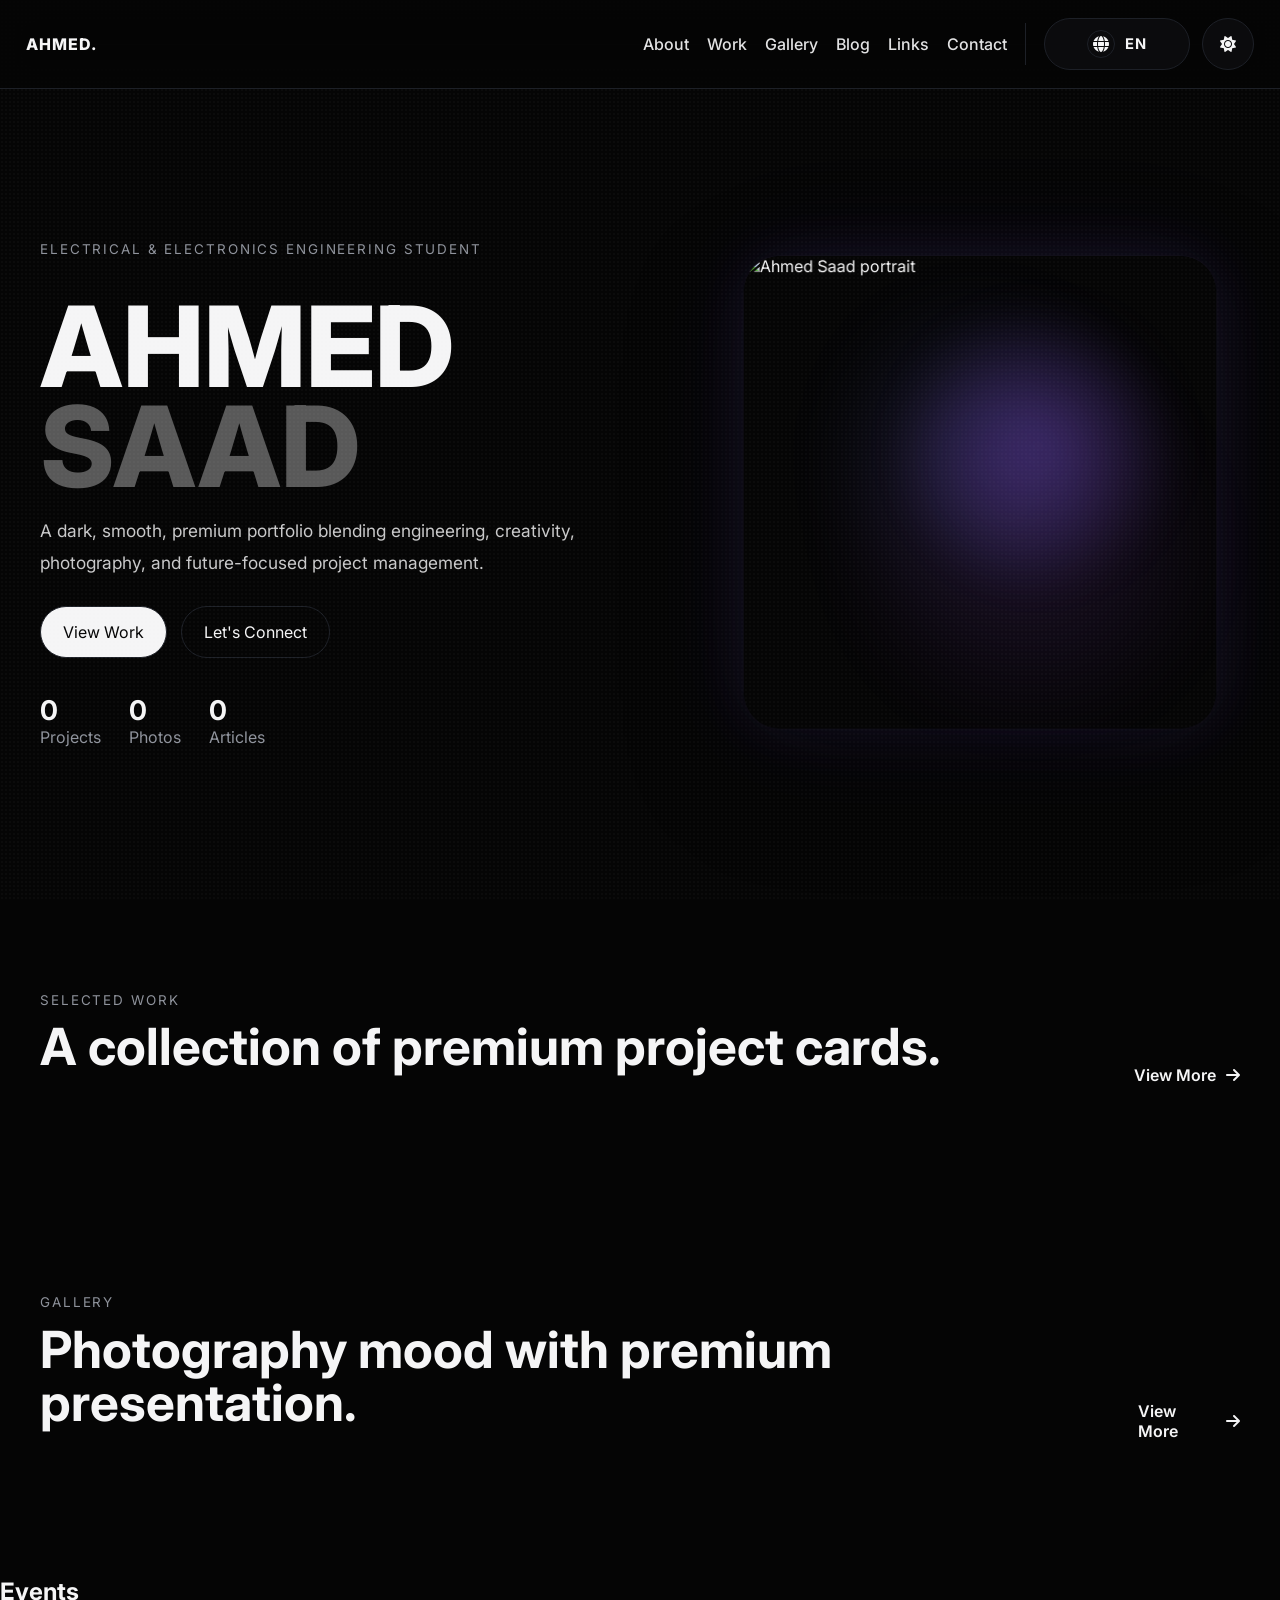
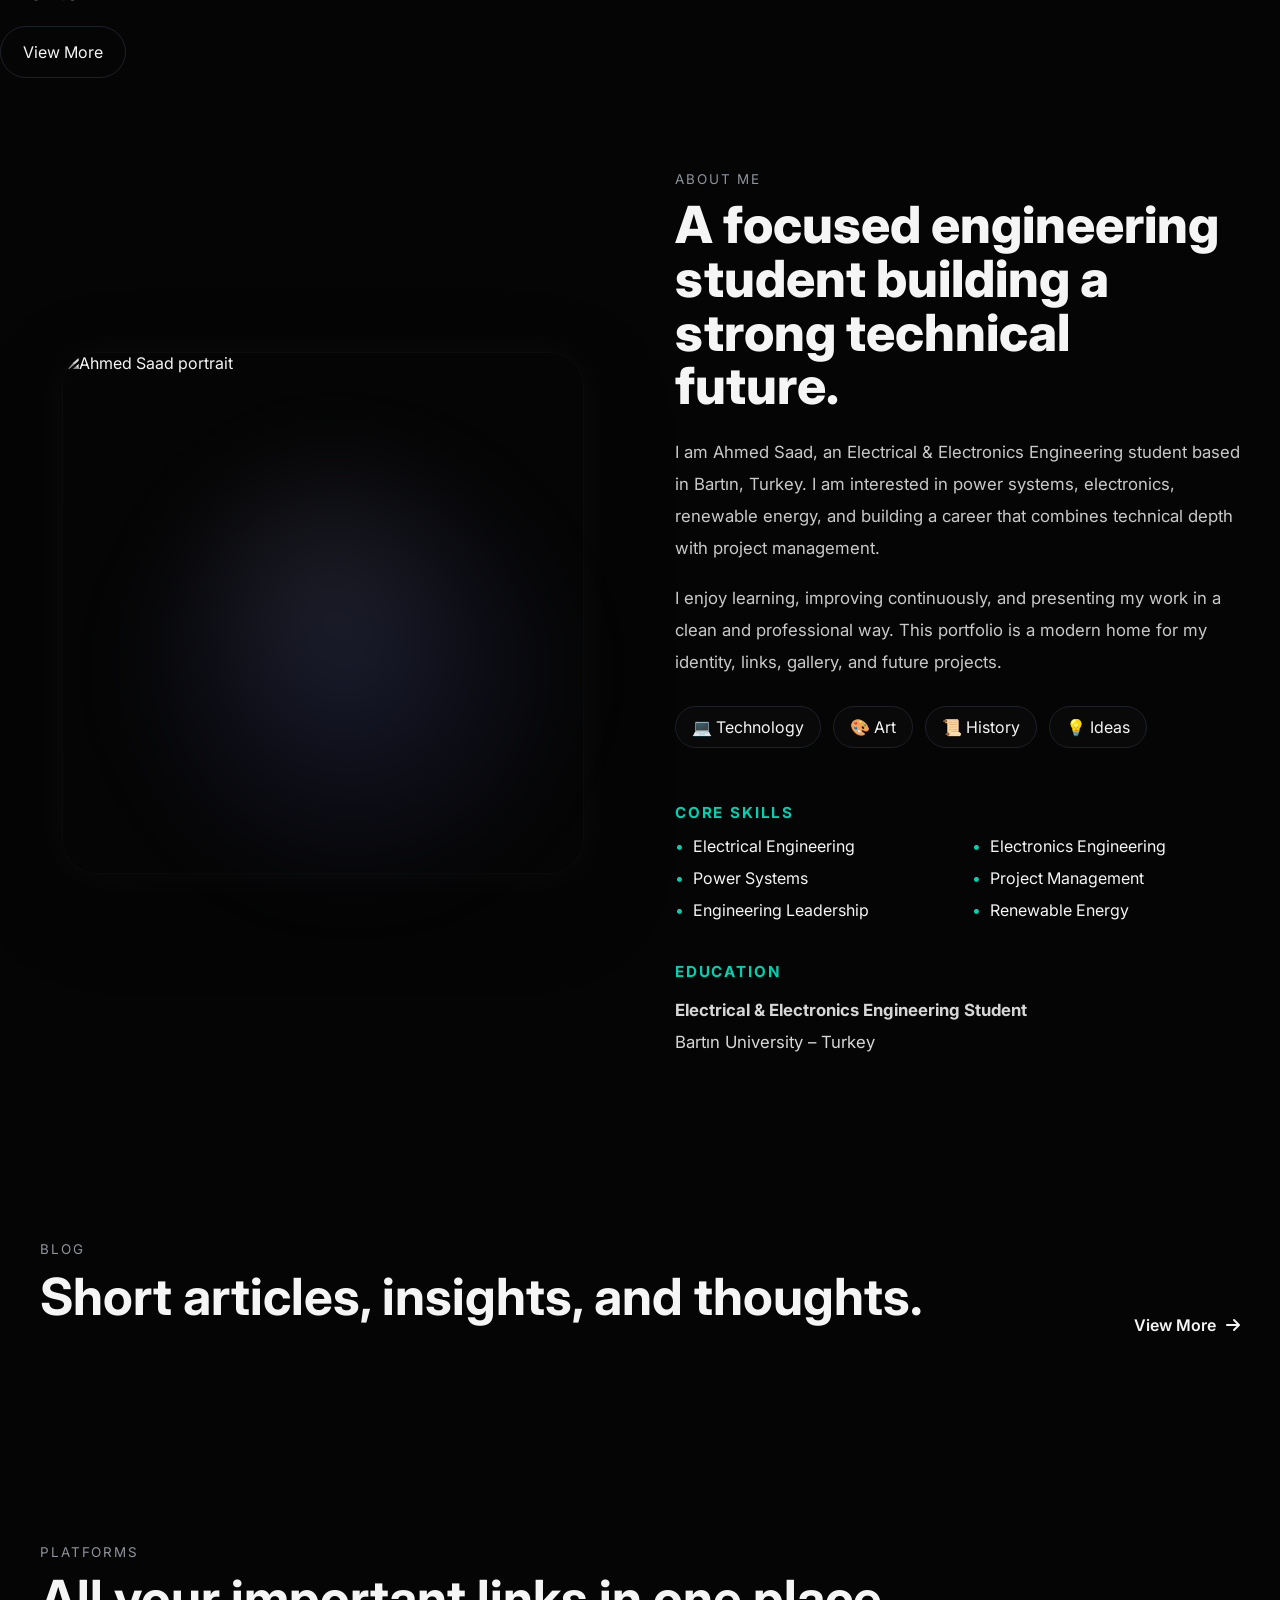
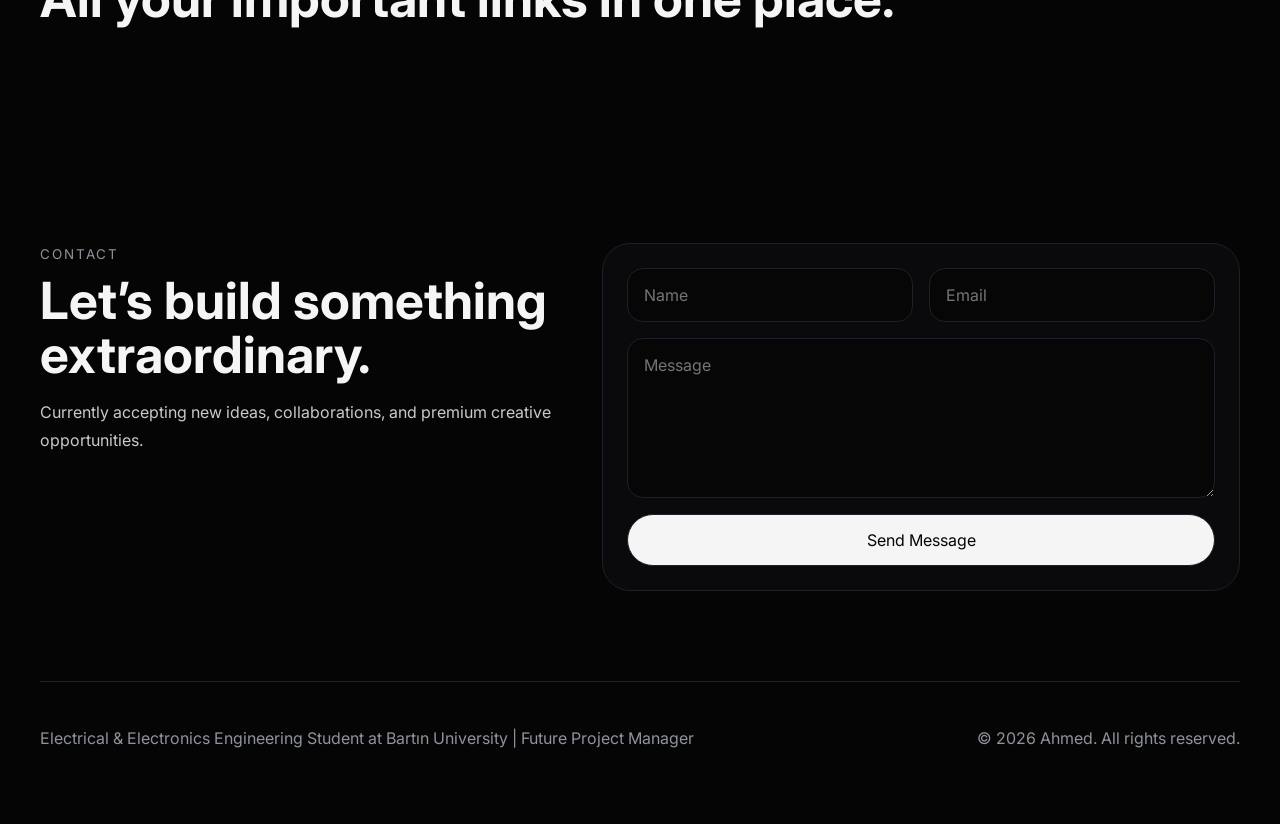
==== index.html @ 732edf39 "Update index.html" ====
<!DOCTYPE html>
<html lang="en" dir="ltr">
<head>
  <meta charset="UTF-8" />
  <meta name="viewport" content="width=device-width, initial-scale=1.0" />
  <title>Ahmed Saad — Portfolio</title>
  
<meta property="og:image" content="https://ahmedsaad.site/preview.jpg">
  
  <meta property="og:type" content="website" />
  <meta name="description" content="Ahmed Saad — Electrical & Electronics Engineering Student Portfolio" />

  <script async src="https://www.googletagmanager.com/gtag/js?id=G-JP2CGX0SBQ"></script>
  <script>
    window.dataLayer = window.dataLayer || [];
    function gtag(){dataLayer.push(arguments);}
    gtag('js', new Date());
    gtag('config', 'G-JP2CGX0SBQ');
  </script>

  <link rel="preconnect" href="https://fonts.googleapis.com">
  <link rel="preconnect" href="https://fonts.gstatic.com" crossorigin>
  <link id="siteFavicon" rel="icon" type="image/png" href="profile.png" />
  <link href="https://fonts.googleapis.com/css2?family=Inter:wght@400;500;600;700;800&family=Cairo:wght@400;600;700;800&display=swap" rel="stylesheet">
  <link rel="stylesheet" href="https://cdnjs.cloudflare.com/ajax/libs/font-awesome/6.5.2/css/all.min.css">
  <link rel="stylesheet" href="style.css" />

  <script type="application/ld+json">
  {
    "@context": "https://schema.org",
    "@graph":[
      {
        "@type":"Person",
        "@id":"https://www.ahmedsaad.site/#person",
        "name":"Ahmed Saad",
        "alternateName":[
          "أحمد سعد",
          "Ahmet Saad",
          "ahmedsaad-me"
        ],
        "url":"https://www.ahmedsaad.site/",
        "image":"https://www.ahmedsaad.site/profile.png",
        "jobTitle":[
          {"@value":"Electrical and Electronics Engineering Student","@language":"en"},
          {"@value":"طالب في قسم هندسة الكهرباء والإلكترونيات","@language":"ar"},
          {"@value":"Elektrik ve Elektronik Mühendisliği Öğrencisi","@language":"tr"}
        ],
        "description":[
          {
            "@value":"Ahmed Saad is an Electrical and Electronics Engineering student at Bartin University in Turkey. His personal website presents his portfolio, engineering projects, articles, and technical interests.",
            "@language":"en"
          },
          {
            "@value":"أحمد سعد طالب في قسم هندسة الكهرباء والإلكترونيات بجامعة بارتين في تركيا ويعرض في هذا الموقع مشاريعه الهندسية وأعماله ومقالاته.",
            "@language":"ar"
          },
          {
            "@value":"Ahmed Saad Türkiye'deki Bartın Üniversitesi Elektrik ve Elektronik Mühendisliği öğrencisidir ve bu web sitesinde projelerini ve çalışmalarını paylaşmaktadır.",
            "@language":"tr"
          }
        ],
        "knowsAbout":[
          "Electrical Engineering",
          "Electronics Engineering",
          "Embedded Systems",
          "Programming",
          "Engineering Projects",
          "Digital Technology"
        ],
        "alumniOf":{
          "@type":"CollegeOrUniversity",
          "name":"Bartin University"
        },
        "sameAs":[
          "https://sites.google.com/view/ahmedsaad-me/my-accounts",
          "https://www.facebook.com/ahmedsaad.me",
          "https://x.com/ahmedsaad_me",
          "https://www.tiktok.com/@ahmedsaad.me",
          "https://linktr.ee/ahmedsaad.me",
          "https://www.threads.com/@ahmedsaad.me",
          "https://www.linkedin.com/in/ahmedsaad-me/",
          "https://www.shutterstock.com/g/ahmedsaad-me",
          "https://github.com/ahmedsaad-me"
        ]
      },

      {
        "@type":"WebSite",
        "@id":"https://www.ahmedsaad.site/#website",
        "url":"https://www.ahmedsaad.site/",
        "name":"Ahmed Saad",
        "alternateName":[
          "Ahmed Saad Portfolio",
          "موقع أحمد سعد",
          "Ahmed Saad Kişisel Web Sitesi"
        ],
        "publisher":{
          "@id":"https://www.ahmedsaad.site/#person"
        },
        "inLanguage":[
          "en",
          "ar",
          "tr"
        ]
      }
    ]
  }
  </script>

</head>

<body data-page="home">
  <div class="noise"></div>

  <header class="site-header">
    <a class="brand" href="index.html">AHMED.</a>

    <button id="menuToggle" class="menu-toggle" type="button" aria-label="Open menu" aria-expanded="false">
      <span></span><span></span><span></span>
    </button>

    <nav id="siteNav" class="nav">
      <a href="#about" data-i18n="navAbout">About</a>
      <a href="#work" data-i18n="navWork">Work</a>
      <a href="#gallery" data-i18n="navGallery">Gallery</a>
      <a href="#blog" data-i18n="navBlog">Blog</a>
      <a href="#links" data-i18n="navLinks">Links</a>
      <a href="#contact" data-i18n="navContact">Contact</a>

      <div class="nav-divider"></div>

      <div class="nav-tools">
        <div class="lang-menu">
          <button id="langToggle" class="lang-pill" type="button" aria-label="Language menu">
            <span class="lang-pill-icon"><i class="fa-solid fa-globe"></i></span>
            <span id="currentLangLabel" class="lang-pill-text">EN</span>
          </button>

          <div id="langDropdown" class="lang-dropdown">
            <button type="button" data-lang="en">English</button>
            <button type="button" data-lang="ar">العربية</button>
            <button type="button" data-lang="tr">Türkçe</button>
            <button type="button" data-lang="fr">Français</button>
          </div>
        </div>

        <button id="themeToggle" class="theme-toggle" type="button" aria-label="Toggle theme">
          <i class="fa-solid fa-sun"></i>
        </button>
      </div>
    </nav>
  </header>

  <main>
    <section id="hero" class="hero section">
      <div class="hero-copy reveal">
        <div class="eyebrow" data-i18n="eyebrow">Electrical & Electronics Engineering Student</div>
        <h1>
          <span id="heroNameTop">AHMED</span><br>
          <span class="muted" id="heroNameBottom">SAAD</span>
        </h1>
        <p id="heroSubtitle" data-i18n="heroSubtitle">
          A dark, smooth, premium portfolio blending engineering, creativity, photography, and future-focused project management.
        </p>

        <div class="cta-row">
          <a id="downloadCvBtn" href="#work" class="btn btn-solid" data-i18n="btnWork">View Work</a>
          <a href="#contact" class="btn btn-ghost" data-i18n="btnConnect">Let's Connect</a>
        </div>

        <div class="stats">
          <div>
            <strong id="projectsCount">0</strong>
            <span data-i18n="statProjects">Projects</span>
          </div>
          <div>
            <strong id="photosCount">0</strong>
            <span data-i18n="statPhotos">Photos</span>
          </div>
          <div>
            <strong id="articlesCount">0</strong>
            <span data-i18n="statArticles">Articles</span>
          </div>
        </div>
      </div>

      <div class="hero-visual reveal tilt-card" id="heroVisual">
        <div class="orb"></div>
        <img id="profileImage" class="hero-parallax-image" src="profile.png" alt="Ahmed Saad portrait" />
      </div>
    </section>

    <section id="work" class="section">
      <div class="section-head reveal">
        <div>
          <span data-i18n="workMini">Selected Work</span>
          <h2 data-i18n="workTitle">A collection of premium project cards.</h2>
        </div>
        <a href="projects.html" class="view-more-link">View More <i class="fa-solid fa-arrow-right"></i></a>
      </div>
      <div id="projectsGrid" class="project-grid"></div>
    </section>

    <section id="gallery" class="section">
      <div class="section-head reveal">
        <div>
          <span data-i18n="galleryMini">Gallery</span>
          <h2 data-i18n="galleryTitle">Photography mood with premium presentation.</h2>
        </div>
        <a href="gallery.html" class="view-more-link">View More <i class="fa-solid fa-arrow-right"></i></a>
      </div>
      <div id="galleryGrid" class="gallery-grid"></div>
    </section>
<section id="events">

<div class="section-header">

<h2 data-i18n="eventsTitle">Events</h2>

<a href="events.html" class="btn btn-ghost">
View More
</a>

</div>

<div class="grid-cards" id="eventsHome"></div>

</section>
    
    <section id="about" class="section about-section">
      <div class="about-image-wrap reveal">
        <img id="aboutProfileImage" class="about-main-image tilt-card" src="profile.png" alt="Ahmed Saad portrait" />
      </div>

      <div class="about-content reveal">
        <span data-i18n="aboutMini">About Me</span>
        <h2 data-i18n="aboutTitle" id="aboutTitle">A focused engineering student building a strong technical future.</h2>
        <p id="aboutText1" data-i18n="aboutText1">
          I am Ahmed Saad, an Electrical & Electronics Engineering student based in Bartın, Turkey. I am interested in power systems, electronics, renewable energy, and building a career that combines technical depth with project management.
        </p>
        <p id="aboutText2" data-i18n="aboutText2">
          I enjoy learning, improving continuously, and presenting my work in a clean and professional way. This portfolio is a modern home for my identity, links, gallery, and future projects.
        </p>

        <div class="about-tags">
          <span>💻 Technology</span>
          <span>🎨 Art</span>
          <span>📜 History</span>
          <span>💡 Ideas</span>
        </div>

        <div class="about-skills">
          <div>
            <h4>CORE SKILLS</h4>
            <ul>
              <li>Electrical Engineering</li>
              <li>Power Systems</li>
              <li>Engineering Leadership</li>
            </ul>
          </div>
          <div>
            <h4>&nbsp;</h4>
            <ul>
              <li>Electronics Engineering</li>
              <li>Project Management</li>
              <li>Renewable Energy</li>
            </ul>
          </div>
        </div>

        <div class="about-edu">
          <h4>EDUCATION</h4>
          <p><strong>Electrical & Electronics Engineering Student</strong><br>Bartın University – Turkey</p>
        </div>
      </div>
    </section>

    <section id="blog" class="section">
      <div class="section-head reveal">
        <div>
          <span data-i18n="blogMini">Blog</span>
          <h2 data-i18n="blogTitle">Short articles, insights, and thoughts.</h2>
        </div>
        <a href="blog.html" class="view-more-link">View More <i class="fa-solid fa-arrow-right"></i></a>
      </div>
      <div id="blogGrid" class="blog-grid"></div>
    </section>

    <section id="links" class="section links-section">
      <div class="section-head reveal">
        <div>
          <span data-i18n="linksMini">Platforms</span>
          <h2 data-i18n="linksTitle">All your important links in one place.</h2>
        </div>
      </div>
      <div id="socialLinksGrid" class="links-grid reveal"></div>
    </section>

    <section id="contact" class="section contact-grid">
      <div class="contact-copy reveal">
        <span data-i18n="contactMini">Contact</span>
        <h2 data-i18n="contactTitle">Let’s build something extraordinary.</h2>
        <p data-i18n="contactText">
          Currently accepting new ideas, collaborations, and premium creative opportunities.
        </p>
      </div>

      <form id="contact-form" class="contact-form reveal">
        <input type="text" id="name" data-i18n-placeholder="formNamePlaceholder" placeholder="Name" required />
        <input type="email" id="email" data-i18n-placeholder="formEmailPlaceholder" placeholder="Email" required />
        <textarea id="message" data-i18n-placeholder="formMessagePlaceholder" placeholder="Message" required></textarea>
        <button class="btn btn-solid" type="submit" data-i18n="sendBtn">Send Message</button>
      </form>
    </section>
  </main>

  <footer class="site-footer">
    <p>Electrical & Electronics Engineering Student at Bartın University | Future Project Manager</p>
    <p>
      © 2026
      <a href="admin.html" style="color: inherit; text-decoration: none; cursor: pointer;">Ahmed</a>.
      All rights reserved.
    </p>
  </footer>

  <script src="https://cdn.jsdelivr.net/npm/@supabase/supabase-js@2"></script>
  <script src="config.js"></script>
  <script src="script.js"></script>

  <script>
    window.addEventListener("DOMContentLoaded", function () {
      const form = document.getElementById("contact-form");

      if (!form) return;

      form.addEventListener("submit", async function (e) {
        e.preventDefault();

        const name = document.getElementById("name").value.trim();
        const email = document.getElementById("email").value.trim();
        const message = document.getElementById("message").value.trim();
        const subject = "Portfolio Contact Form";

        if (!name || !email || !message) {
          alert("Please fill in all fields.");
          return;
        }

        const submitBtn = form.querySelector('button[type="submit"]');
        const oldText = submitBtn.textContent;

        submitBtn.disabled = true;
        submitBtn.textContent = "Sending...";

        try {
          if (!window.SITE_CONFIG || !window.supabase) {
            throw new Error("Supabase is not configured correctly.");
          }

          const client = window.supabase.createClient(
            SITE_CONFIG.supabaseUrl,
            SITE_CONFIG.supabaseAnonKey
          );

          const { error: dbError } = await client
            .from("contact_messages")
            .insert([
              {
                name,
                email,
                subject,
                message,
                is_read: false
              }
            ]);

          if (dbError) throw dbError;

          const formData = new FormData();
          formData.append("name", name);
          formData.append("email", email);
          formData.append("subject", subject);
          formData.append("message", message);

          try {
            await fetch("https://script.google.com/macros/s/AKfycbyviXXybrVEfVkrPNK6_GBC6T4uMfEFBhVS3rdO2AzFhIz776TTGPylihFwXQM6zeD2sQ/exec", {
              method: "POST",
              body: formData
            });
          } catch (mailError) {
            console.warn("Email sending failed, but message was saved in inbox:", mailError);
          }

          alert("Message sent successfully!");
          form.reset();
        } catch (error) {
          console.error("Contact form error:", error);
          alert("Error sending message");
        } finally {
          submitBtn.disabled = false;
          submitBtn.textContent = oldText;
        }
      });
    });
  </script>
</body>
</html>
---- style.css ----
:root{
  --bg:#050505;
  --bg-soft:#0b0b0d;
  --panel:#101216;
  --text:#f5f5f6;
  --muted:#8f939c;
  --line:#1d2027;
  --accent:#ffffff;
  --radius:28px;
  --font-main:'Inter','Cairo',system-ui,sans-serif;
}

body.light-mode{
  --bg:#f6f7fb;
  --bg-soft:#ffffff;
  --panel:#ffffff;
  --text:#111318;
  --muted:#5f6672;
  --line:#dde2ea;
  --accent:#111111;
}

*{box-sizing:border-box}
html{scroll-behavior:smooth}
body{
  margin:0;
  background:var(--bg);
  color:var(--text);
  font-family:var(--font-main);
  overflow-x:hidden;
  transition:background .35s ease,color .35s ease;
}
img{max-width:100%;display:block}
a{text-decoration:none;color:inherit}
button,input,textarea,select{font:inherit}

.noise{
  position:fixed;
  inset:0;
  pointer-events:none;
  opacity:.03;
  background-image:radial-gradient(currentColor 1px, transparent 1px);
  background-size:4px 4px;
  color:var(--text);
}

.site-header{
  position:sticky;
  top:0;
  z-index:50;
  display:flex;
  justify-content:space-between;
  align-items:center;
  gap:18px;
  padding:18px 26px;
  border-bottom:1px solid var(--line);
  backdrop-filter:blur(16px);
  background:color-mix(in srgb, var(--bg) 84%, transparent);
}

.brand{
  font-weight:800;
  letter-spacing:.06em;
  z-index:60;
}

.menu-toggle{
  display:none;
  width:48px;
  height:48px;
  border-radius:14px;
  border:1px solid var(--line);
  background:var(--bg-soft);
  cursor:pointer;
  padding:0;
  position:relative;
  z-index:60;
}
.menu-toggle span{
  position:absolute;
  left:12px;
  right:12px;
  height:2px;
  background:var(--text);
  border-radius:999px;
  transition:.28s ease;
}
.menu-toggle span:nth-child(1){top:15px}
.menu-toggle span:nth-child(2){top:23px}
.menu-toggle span:nth-child(3){top:31px}
.menu-toggle.active span:nth-child(1){transform:rotate(45deg);top:23px}
.menu-toggle.active span:nth-child(2){opacity:0}
.menu-toggle.active span:nth-child(3){transform:rotate(-45deg);top:23px}

.nav{
  display:flex;
  gap:18px;
  align-items:center;
  flex-wrap:wrap;
}
.nav a{
  color:var(--text);
  opacity:.92;
  font-weight:500;
}
.nav a:hover{opacity:1}
.nav-divider{
  width:1px;
  height:42px;
  background:var(--line);
}
.nav-tools{
  display:flex;
  align-items:center;
  gap:12px;
}
.admin-link{opacity:.72}

.lang-menu{position:relative}
.lang-pill{
  min-width:146px;
  height:52px;
  border-radius:999px;
  border:1px solid var(--line);
  background:var(--bg-soft);
  display:flex;
  align-items:center;
  justify-content:center;
  gap:10px;
  color:var(--text);
  cursor:pointer;
  padding:0 16px;
}
.lang-pill-icon{
  width:28px;
  height:28px;
  border-radius:50%;
  display:grid;
  place-items:center;
  border:1px solid var(--line);
}
.lang-pill-text{
  font-weight:700;
  letter-spacing:.08em;
  font-size:.92rem;
}
.lang-dropdown{
  position:absolute;
  top:calc(100% + 10px);
  right:0;
  min-width:180px;
  background:var(--bg-soft);
  border:1px solid var(--line);
  border-radius:18px;
  padding:8px;
  box-shadow:0 18px 48px rgba(0,0,0,.24);
  display:none;
}
.lang-dropdown.show{display:block}
.lang-dropdown button{
  width:100%;
  text-align:left;
  background:transparent;
  border:none;
  color:var(--text);
  padding:12px 14px;
  border-radius:12px;
  cursor:pointer;
}
.lang-dropdown button:hover{
  background:color-mix(in srgb, var(--bg) 78%, transparent);
}

.theme-toggle{
  width:52px;
  height:52px;
  border-radius:50%;
  border:1px solid var(--line);
  background:var(--bg-soft);
  color:var(--text);
  display:grid;
  place-items:center;
  cursor:pointer;
}

.section{
  width:min(1200px, calc(100% - 40px));
  margin:0 auto;
  padding:90px 0;
}

.hero{
  display:grid;
  grid-template-columns:1.1fr .9fr;
  align-items:center;
  gap:44px;
  min-height:calc(100vh - 90px);
}
.eyebrow,
.section-head span,
.contact-copy span{
  color:var(--muted);
  text-transform:uppercase;
  letter-spacing:.14em;
  font-size:.84rem;
}
.hero h1{
  font-size:clamp(3.2rem, 10vw, 7rem);
  line-height:.9;
  margin:.35em 0 .15em;
  font-weight:800;
}
.hero h1 .muted{
  color:color-mix(in srgb, var(--text) 35%, transparent);
}
.hero p{
  max-width:760px;
  color:color-mix(in srgb, var(--text) 82%, transparent);
  font-size:1.08rem;
  line-height:1.85;
}
.cta-row{
  display:flex;
  gap:14px;
  flex-wrap:wrap;
  margin:28px 0 36px;
}
.btn{
  display:inline-flex;
  align-items:center;
  justify-content:center;
  padding:15px 22px;
  border-radius:999px;
  border:1px solid var(--line);
  transition:.25s ease;
  cursor:pointer;
}
.btn:hover{transform:translateY(-2px)}
.btn-solid{
  background:var(--text);
  color:var(--bg);
}
.btn-ghost{
  background:transparent;
  color:var(--text);
}
.stats{
  display:flex;
  gap:28px;
  flex-wrap:wrap;
}
.stats strong{
  display:block;
  font-size:1.7rem;
}
.stats span{color:var(--muted)}

.hero-visual{
  position:relative;
  min-height:520px;
  display:grid;
  place-items:center;
  perspective:1200px;
  isolation:isolate;
}
.hero-visual::before{
  content:"";
  position:absolute;
  width:min(620px, 98%);
  aspect-ratio:1/1;
  border-radius:42px;
  background:
    radial-gradient(circle at 50% 40%, rgba(120,130,255,.16), transparent 42%),
    radial-gradient(circle at 60% 60%, rgba(171,92,255,.14), transparent 48%);
  filter:blur(36px);
  opacity:.95;
  z-index:0;
  pointer-events:none;
}
.hero-visual img{
  position:relative;
  z-index:1;
  width:min(560px, 90%);
  aspect-ratio:1/1;
  object-fit:cover;
  border-radius:36px;
  border:none;
  box-shadow:
    0 40px 120px rgba(0,0,0,.28),
    0 0 0 1px rgba(255,255,255,.02),
    0 0 60px rgba(120,130,255,.10),
    0 0 120px rgba(171,92,255,.08);
  transform:translate3d(0,0,0);
  transition:
    transform .18s ease,
    box-shadow .28s ease,
    filter .28s ease;
  will-change:transform;
  backface-visibility:hidden;
}
.hero-visual:hover img{
  box-shadow:
    0 46px 140px rgba(0,0,0,.34),
    0 0 0 1px rgba(255,255,255,.03),
    0 0 70px rgba(120,130,255,.14),
    0 0 140px rgba(171,92,255,.12);
}
.hero-visual .orb{
  transition:transform .25s ease, opacity .25s ease;
  will-change:transform;
}
.hero-visual:hover .orb{
  transform:scale(1.04) translateY(-8px);
  opacity:1;
}
@media (hover:none){
  .hero-visual img{
    transition:transform .25s ease, box-shadow .28s ease, filter .28s ease;
  }
}

.orb{
  position:absolute;
  inset:12% 10% auto auto;
  width:300px;
  height:300px;
  border-radius:50%;
  background:radial-gradient(circle, rgba(146,90,255,.30), rgba(0,0,0,0) 68%);
  filter:blur(20px);
}

.about-section{
  display:grid;
  grid-template-columns:1fr 1fr;
  gap:70px;
  align-items:center;
}
.about-image-wrap{
  display:flex;
  justify-content:center;
  align-items:center;
  position:relative;
}
.about-image-wrap::before{
  content:"";
  position:absolute;
  width:min(580px, 108%);
  aspect-ratio:1/1;
  border-radius:40px;
  background:
    radial-gradient(circle at 50% 45%, rgba(255,255,255,.05), transparent 38%),
    radial-gradient(circle at 55% 60%, rgba(120,130,255,.14), transparent 52%);
  filter:blur(34px);
  z-index:0;
  pointer-events:none;
}
.about-main-image{
  position:relative;
  z-index:1;
  width:min(520px, 100%);
  aspect-ratio:1/1;
  object-fit:cover;
  border-radius:34px;
  filter:grayscale(100%);
  transition:filter .45s ease, transform .35s ease;
  border:none;
  box-shadow:
    0 30px 90px rgba(0,0,0,.30),
    0 0 0 1px rgba(255,255,255,.02),
    0 0 44px rgba(120,130,255,.08);
}
.about-main-image:hover{
  filter:grayscale(0%);
  transform:translateY(-4px);
}
.about-content > span{
  color:var(--muted);
  text-transform:uppercase;
  letter-spacing:.14em;
  font-size:.84rem;
}
.about-content h2{
  font-size:clamp(2.2rem, 4vw, 4rem);
  margin:10px 0 24px;
  color:var(--text);
  font-weight:800;
  line-height:1.05;
}
.about-content p{
  color:color-mix(in srgb, var(--text) 82%, transparent);
  line-height:1.9;
  font-size:1.05rem;
  margin-bottom:18px;
}
.about-tags{
  display:flex;
  flex-wrap:wrap;
  gap:12px;
  margin:28px 0 34px;
}
.about-tags span,
.year-pill,
.tag{
  background:color-mix(in srgb, var(--bg-soft) 75%, transparent);
  border:1px solid var(--line);
  padding:10px 16px;
  border-radius:999px;
}
.about-skills{
  display:grid;
  grid-template-columns:1fr 1fr;
  gap:28px;
  margin-bottom:30px;
}
.about-skills h4,
.about-edu h4{
  color:#00d1b2;
  letter-spacing:.12em;
  font-size:.95rem;
  margin-bottom:14px;
}
.about-skills ul{
  list-style:none;
  padding:0;
  margin:0;
}
.about-skills li{
  position:relative;
  padding-left:18px;
  margin-bottom:12px;
  color:var(--text);
}
.about-skills li::before{
  content:"•";
  position:absolute;
  left:0;
  color:#00d1b2;
}
.about-edu p{
  margin:0;
  color:color-mix(in srgb, var(--text) 88%, transparent);
}

.section-head{
  display:flex;
  justify-content:space-between;
  gap:20px;
  align-items:end;
  margin-bottom:26px;
}
.section-head h2,
.contact-copy h2,
.listing-hero h1{
  font-size:clamp(2rem,4vw,4rem);
  line-height:1.05;
  margin:.22em 0;
}
.view-more-link{
  display:inline-flex;
  align-items:center;
  gap:10px;
  color:var(--text);
  font-weight:600;
}

.project-grid{
  display:grid;
  grid-template-columns:repeat(3,1fr);
  gap:22px;
}
.project-grid-wide{
  grid-template-columns:repeat(3,1fr);
}

.project-card{
  position:relative;
  background:linear-gradient(180deg, color-mix(in srgb, var(--bg-soft) 88%, transparent), color-mix(in srgb, var(--bg-soft) 78%, transparent));
  border:1px solid var(--line);
  border-radius:28px;
  padding:14px;
  overflow:hidden;
}
.project-card-image{
  position:relative;
  overflow:hidden;
  border-radius:20px;
  margin-bottom:16px;
}
.project-card img{
  height:280px;
  width:100%;
  object-fit:cover;
  transition:transform .45s ease;
}
.project-card:hover img{
  transform:scale(1.06);
}
.hover-overlay{
  position:absolute;
  inset:0;
  display:flex;
  align-items:end;
  padding:18px;
  background:linear-gradient(to top, rgba(0,0,0,.72), rgba(0,0,0,.08));
  backdrop-filter:blur(7px);
  opacity:0;
  transition:.35s ease;
}
.project-card:hover .hover-overlay,
.gallery-item:hover .hover-overlay{
  opacity:1;
}
.hover-overlay-content{
  width:100%;
}
.hover-overlay-title{
  font-size:1rem;
  font-weight:700;
  margin-bottom:8px;
  color:#fff;
}
.hover-overlay-text{
  font-size:.92rem;
  line-height:1.6;
  color:rgba(255,255,255,.88);
}
.project-card h3{
  font-size:1.35rem;
  margin:0 0 8px;
}
.project-card p{
  color:var(--muted);
  line-height:1.7;
  margin:0;
}
.project-meta{
  display:flex;
  justify-content:flex-end;
  margin-bottom:8px;
}
.tag{
  font-size:.82rem;
  color:#8ef2d0;
  letter-spacing:.12em;
}

.gallery-grid{
  display:grid;
  grid-template-columns:repeat(3,1fr);
  gap:18px;
}
.gallery-grid-full{
  grid-template-columns:repeat(3,1fr);
}
.gallery-item{
  position:relative;
  overflow:hidden;
  border-radius:26px;
  border:1px solid var(--line);
  background:var(--bg-soft);
}
.gallery-item img{
  width:100%;
  height:280px;
  object-fit:cover;
  transition:transform .45s ease;
}
.gallery-item:hover img{
  transform:scale(1.06);
}

.links-grid{
  display:grid;
  grid-template-columns:repeat(3,minmax(0,1fr));
  gap:16px;
}

.social-card{
  display:flex;
  justify-content:space-between;
  align-items:center;
  gap:14px;
  min-height:76px;
  padding:18px 20px;
  border-radius:20px;
  border:1px solid var(--line);
  background:color-mix(in srgb, var(--bg-soft) 90%, transparent);
  color:var(--text);
  transition:.25s ease;
}

.social-card:hover{
  transform:translateY(-4px);
  border-color:color-mix(in srgb, var(--text) 12%, var(--line));
  box-shadow:0 18px 40px rgba(0,0,0,.16);
}

.social-card-left{
  display:flex;
  align-items:center;
  gap:12px;
  min-width:0;
}

.social-icon{
  width:42px;
  height:42px;
  border-radius:14px;
  border:1px solid var(--line);
  background:color-mix(in srgb, var(--bg) 80%, transparent);
  display:grid;
  place-items:center;
  flex-shrink:0;
}

.social-label-text{
  font-weight:600;
  line-height:1.4;
  word-break:break-word;
}

.social-arrow{
  opacity:.62;
  flex-shrink:0;
}

.contact-grid{
  display:grid;
  grid-template-columns:.9fr 1.1fr;
  gap:40px;
}
.contact-copy p{
  color:color-mix(in srgb, var(--text) 82%, transparent);
  line-height:1.8;
}
.contact-form{
  display:grid;
  grid-template-columns:1fr 1fr;
  gap:16px;
  background:color-mix(in srgb, var(--bg-soft) 88%, transparent);
  border:1px solid var(--line);
  padding:24px;
  border-radius:28px;
}
.contact-form input,
.contact-form textarea{
  width:100%;
  background:color-mix(in srgb, var(--bg) 72%, transparent);
  border:1px solid var(--line);
  color:var(--text);
  border-radius:16px;
  padding:16px;
}
.contact-form textarea{
  min-height:160px;
  grid-column:1/-1;
  resize:vertical;
}
.contact-form button{
  grid-column:1/-1;
}

.site-footer{
  width:min(1200px, calc(100% - 40px));
  margin:0 auto;
  padding:30px 0 60px;
  color:var(--muted);
  border-top:1px solid var(--line);
  display:flex;
  justify-content:space-between;
  gap:12px;
  flex-wrap:wrap;
}

.listing-hero{
  padding-bottom:20px;
}
.listing-hero p{
  max-width:760px;
  color:var(--muted);
  line-height:1.8;
}

.reveal{
  opacity:0;
  transform:translateY(24px);
  transition:opacity .8s ease, transform .8s ease;
}
.reveal.visible{
  opacity:1;
  transform:none;
}

.tilt-card{
  transform-style:preserve-3d;
  transition:transform .18s ease;
}

body[data-lang="ar"]{
  font-family:'Cairo',sans-serif;
}
body[data-lang="ar"] .hero,
body[data-lang="ar"] .about-section,
body[data-lang="ar"] .contact-grid{
  direction:rtl;
}
body[data-lang="ar"] .nav{
  direction:rtl;
}
body[data-lang="ar"] .social-card{
  direction:rtl;
}

@media (max-width:1100px){
  .hero{
    grid-template-columns:1fr;
    min-height:auto;
    padding-top:30px;
  }
  .hero-visual{min-height:auto}
  .project-grid,
  .project-grid-wide,
  .gallery-grid,
  .gallery-grid-full,
  .links-grid{
    grid-template-columns:repeat(2,1fr);
  }
}

@media (max-width:900px){
  .menu-toggle{display:block}
  .site-header{
    padding:16px;
  }
  .nav{
    position:fixed;
    top:78px;
    left:12px;
    right:12px;
    background:var(--bg-soft);
    border:1px solid var(--line);
    border-radius:24px;
    padding:18px;
    display:none;
    flex-direction:column;
    align-items:flex-start;
    gap:14px;
    box-shadow:0 30px 80px rgba(0,0,0,.28);
  }
  .nav.show{display:flex}
  .nav a{
    width:100%;
    padding:4px 0;
  }
  .nav-divider{
    width:100%;
    height:1px;
  }
  .nav-tools{
    width:100%;
    justify-content:space-between;
  }
  .about-section,
  .contact-grid{
    grid-template-columns:1fr;
    gap:40px;
  }
  .about-main-image{
    width:min(420px,100%);
  }
  .about-skills{
    grid-template-columns:1fr;
  }
  .section-head{
    align-items:start;
    flex-direction:column;
  }
  .contact-form{
    grid-template-columns:1fr;
  }
}

@media (max-width:700px){
  .section{
    width:min(100% - 24px, 1200px);
    padding:70px 0;
  }
  .hero h1{
    font-size:clamp(2.4rem,16vw,4.8rem);
  }
  .hero p,
  .about-content p,
  .contact-copy p{
    font-size:.98rem;
  }
  .project-grid,
  .project-grid-wide,
  .gallery-grid,
  .gallery-grid-full,
  .links-grid{
    grid-template-columns:1fr;
  }
  .project-card img,
  .gallery-item img{
    height:220px;
  }
  .stats{
    gap:16px;
  }
  .lang-pill{
    min-width:132px;
    height:50px;
  }
  .theme-toggle{
    width:50px;
    height:50px;
  }
  .site-footer{
    flex-direction:column;
  }
}

@media (hover:none){
  .about-main-image{
    filter:grayscale(0%);
  }
}

.article-content img,
.blog-content img {
  max-width: 420px;
  width: 100%;
  border-radius: 22px;
  display: block;
  margin: 24px auto;
}

/* Blog cards on home page + blog page */
.blog-card-image{
  border-radius: 22px;
  overflow: hidden;
}

.blog-card-image img{
  width: 100%;
  height: 280px;
  object-fit: cover;
  display: block;
}

/* Article page images */
.article-cover,
.article-inner-image{
  width: 100%;
  max-width: 420px;
  height: 280px;
  object-fit: cover;
  display: block;
  margin: 24px auto;
  border-radius: 22px;
  overflow: hidden;
}
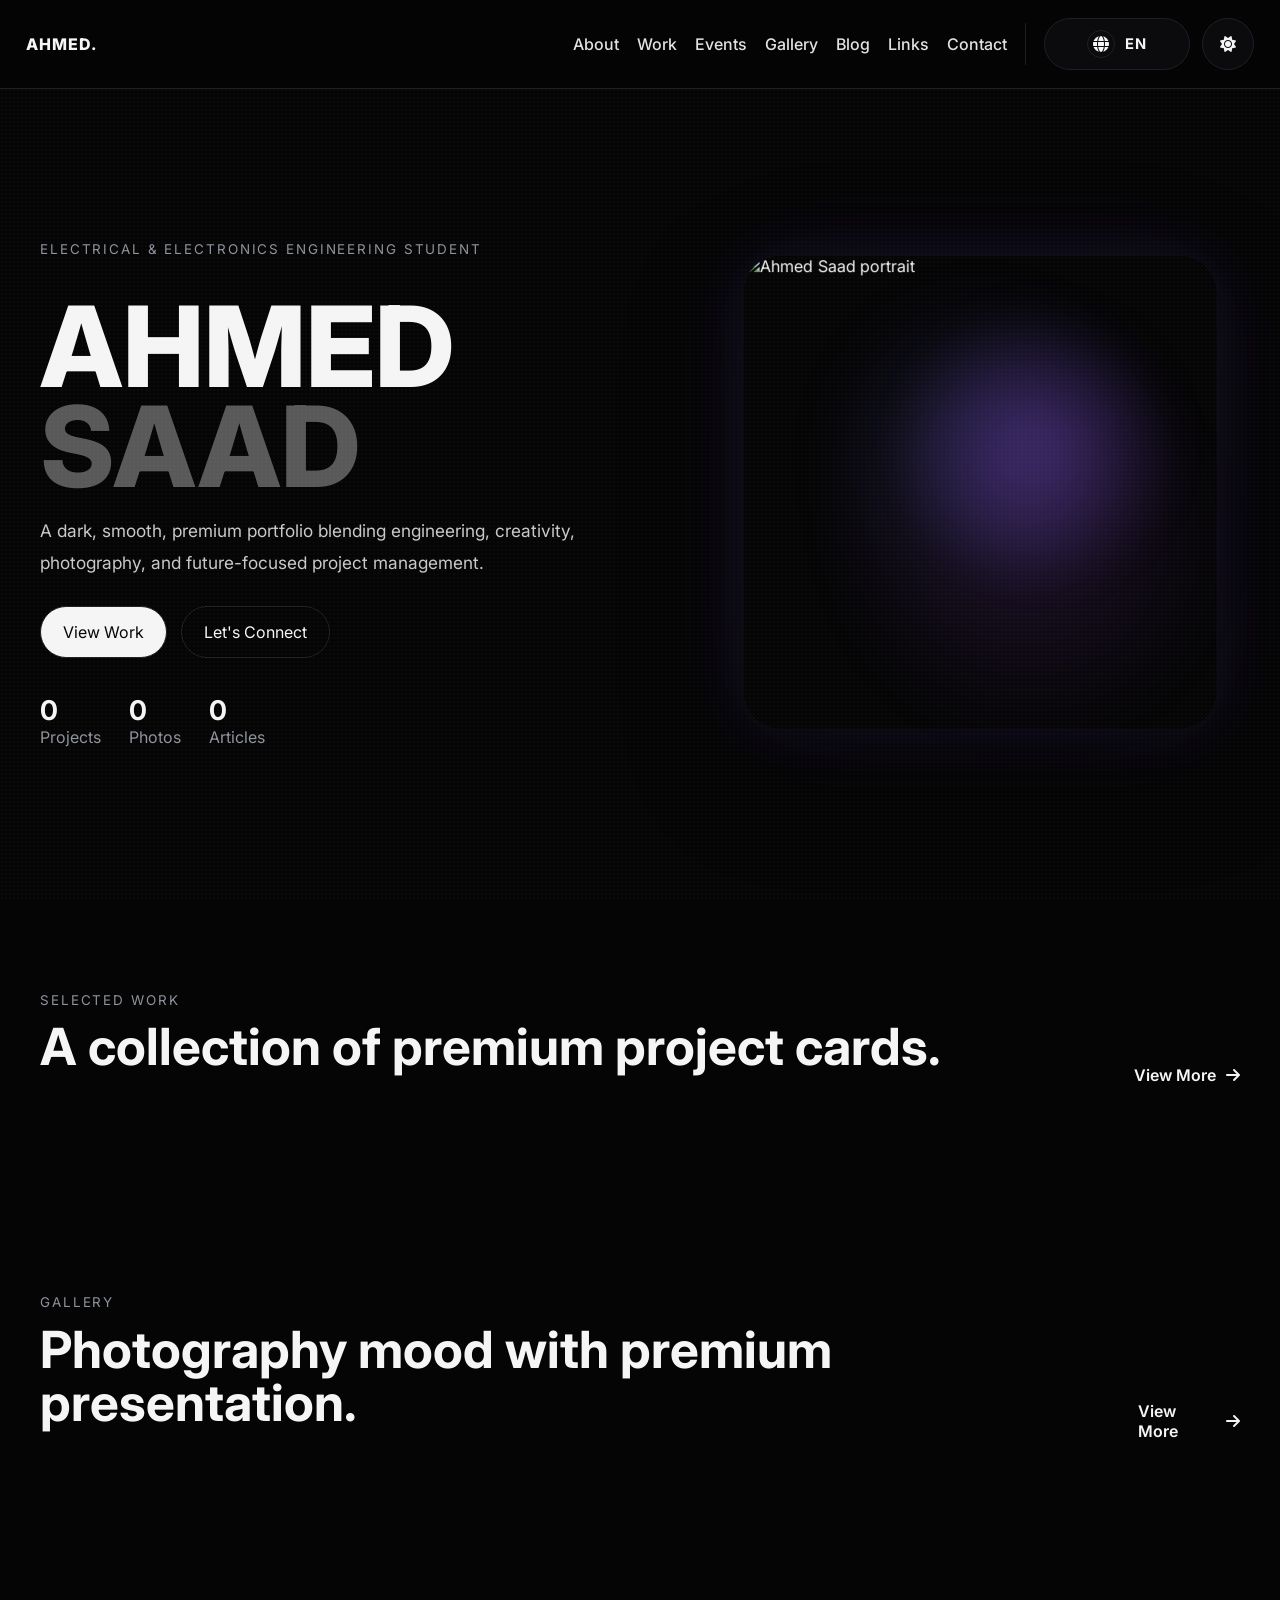
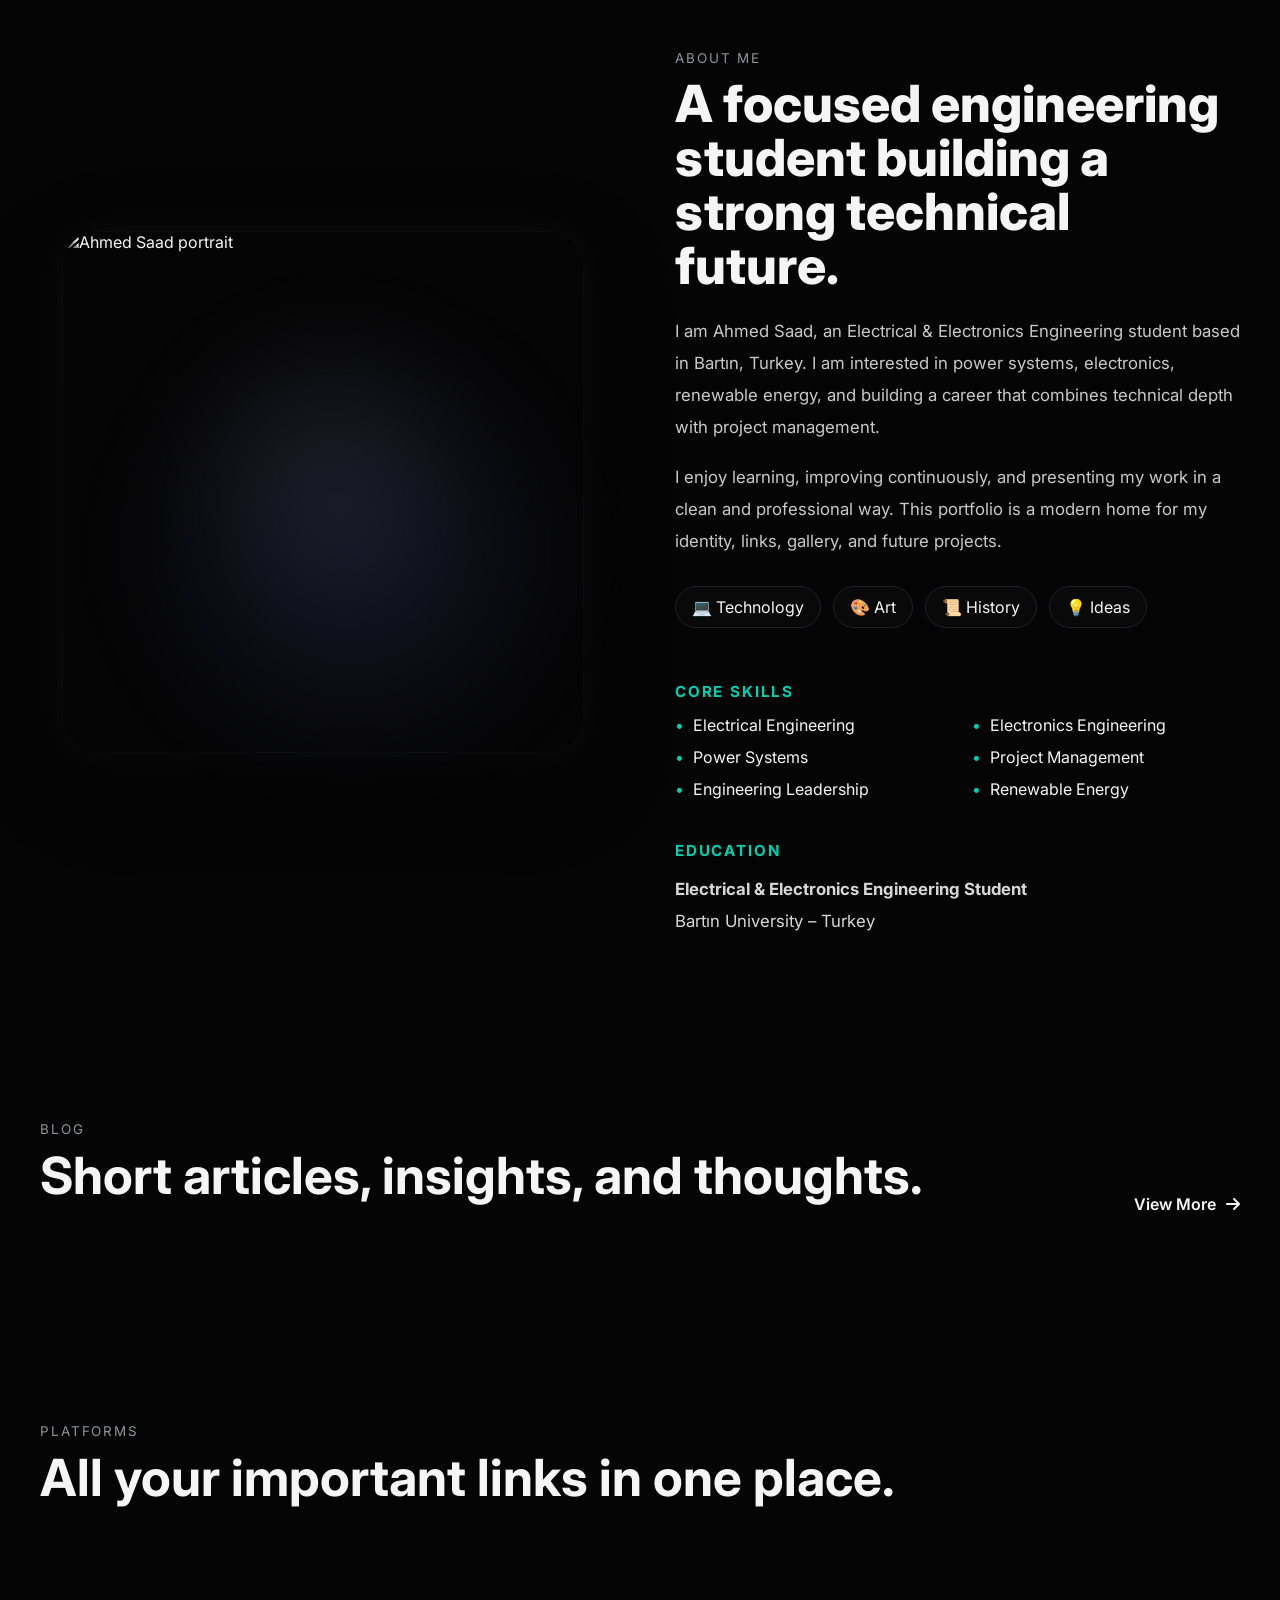
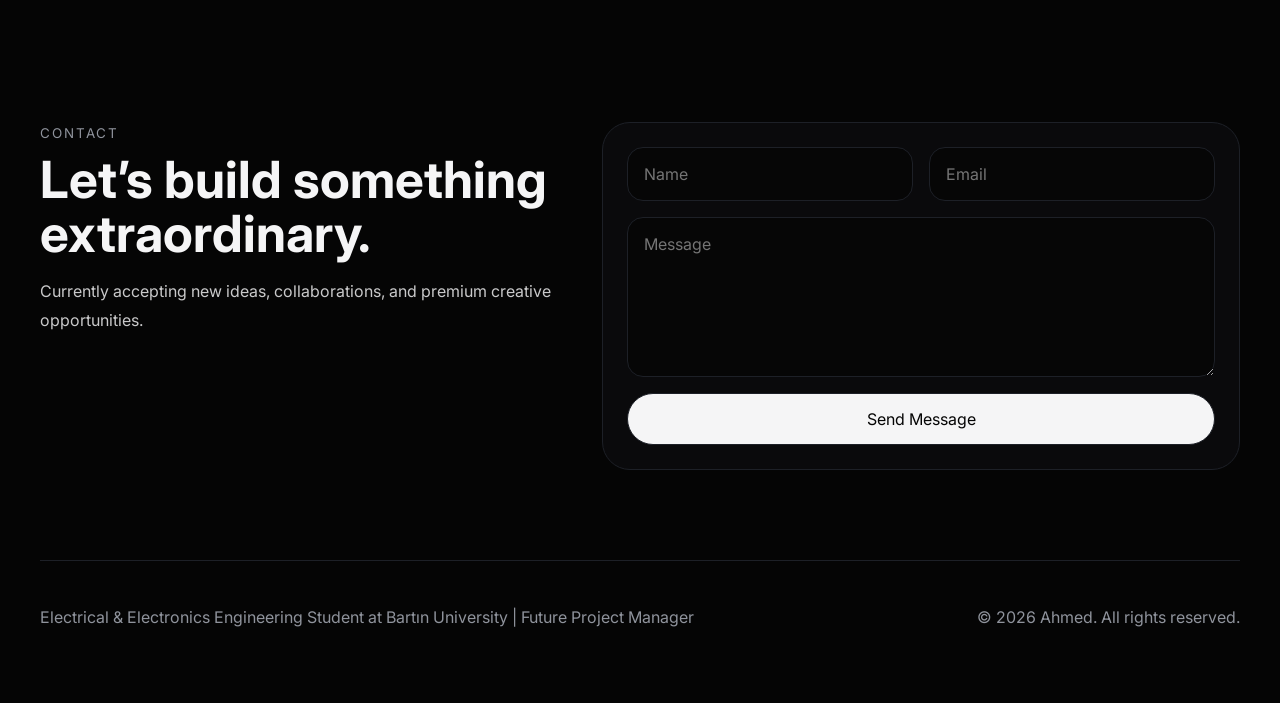
==== commit 8bbb818a: "Update index.html" ====
--- a/index.html
+++ b/index.html
@@ -122,6 +122,7 @@
     <nav id="siteNav" class="nav">
       <a href="#about" data-i18n="navAbout">About</a>
       <a href="#work" data-i18n="navWork">Work</a>
+      <a href="events.html" data-i18n="navEvents">Events</a>
       <a href="#gallery" data-i18n="navGallery">Gallery</a>
       <a href="#blog" data-i18n="navBlog">Blog</a>
       <a href="#links" data-i18n="navLinks">Links</a>
@@ -211,21 +212,6 @@
       </div>
       <div id="galleryGrid" class="gallery-grid"></div>
     </section>
-<section id="events">
-
-<div class="section-header">
-
-<h2 data-i18n="eventsTitle">Events</h2>
-
-<a href="events.html" class="btn btn-ghost">
-View More
-</a>
-
-</div>
-
-<div class="grid-cards" id="eventsHome"></div>
-
-</section>
     
     <section id="about" class="section about-section">
       <div class="about-image-wrap reveal">
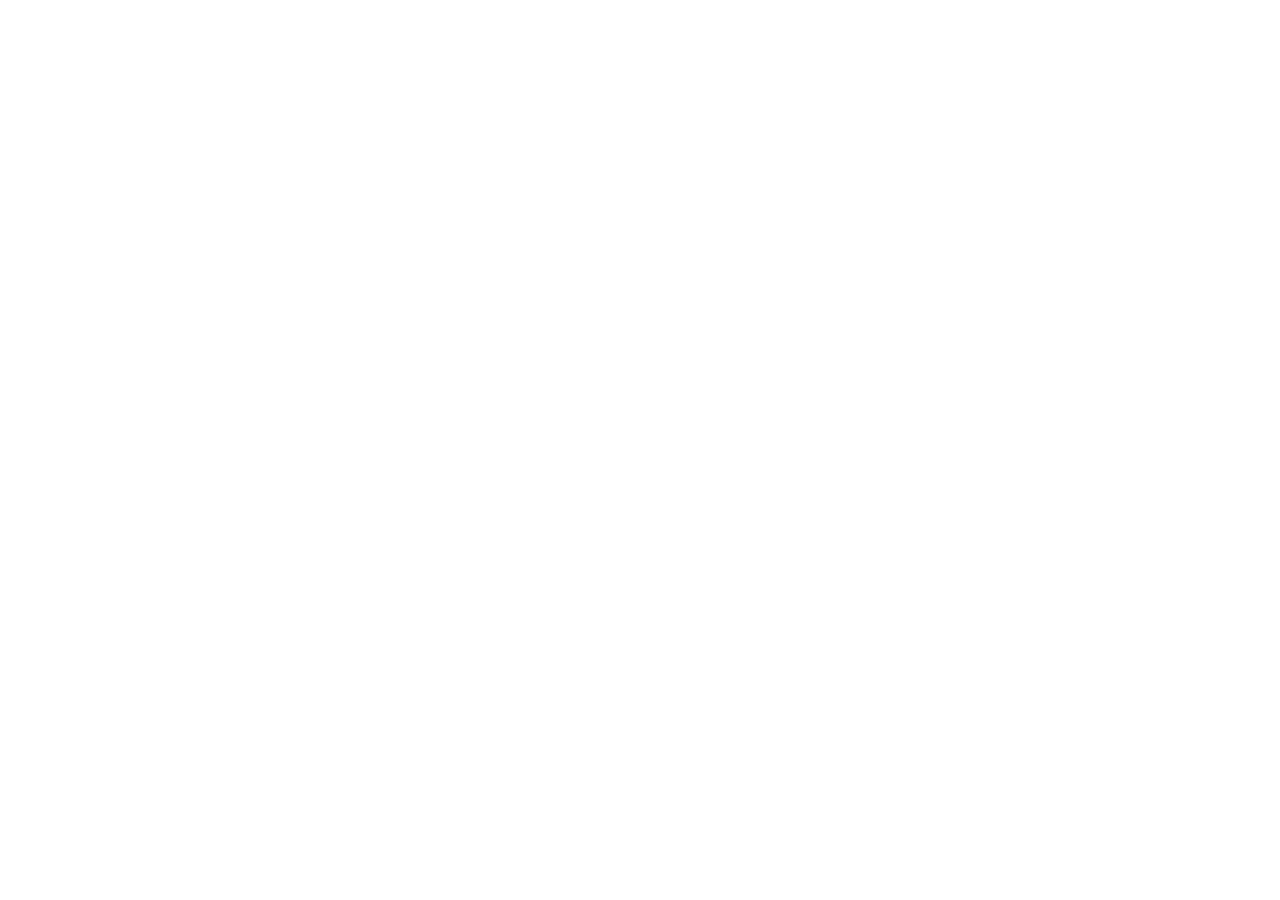
==== commit be5eed11: "Update index.html" ====
--- a/index.html
+++ b/index.html
@@ -3,13 +3,12 @@
 <head>
   <meta charset="UTF-8" />
   <meta name="viewport" content="width=device-width, initial-scale=1.0" />
-  <title>Ahmed Saad — Portfolio</title>
+  <title>Ahmed Saad - Home/title>
   
 <meta property="og:image" content="https://ahmedsaad.site/preview.jpg">
   
   <meta property="og:type" content="website" />
-  <meta name="description" content="Ahmed Saad — Electrical & Electronics Engineering Student Portfolio" />
-
+<meta name="description" content="Ahmed Saad, Electrical and Electronics Engineering student at Bartin University in Türkiye. Interested in power systems, control engineering, electronics, business administration (MBA), and project management, with a focus on innovation, leadership, and modern engineering solutions.">
   <script async src="https://www.googletagmanager.com/gtag/js?id=G-JP2CGX0SBQ"></script>
   <script>
     window.dataLayer = window.dataLayer || [];
@@ -36,6 +35,12 @@
         "alternateName":[
           "أحمد سعد",
           "Ahmet Saad",
+              "أحمد عماد سعد",
+              "أحمد عماد الدين",
+              "أحمد عماد الدين قطب",
+              "Ahmed emad Saad",
+          "Ahmed Emad Younes",
+              "Ahmed Saad younes",
           "ahmedsaad-me"
         ],
         "url":"https://www.ahmedsaad.site/",
@@ -66,6 +71,8 @@
           "Programming",
           "Engineering Projects",
           "Digital Technology"
+          "MBA"
+          "startup"
         ],
         "alumniOf":{
           "@type":"CollegeOrUniversity",
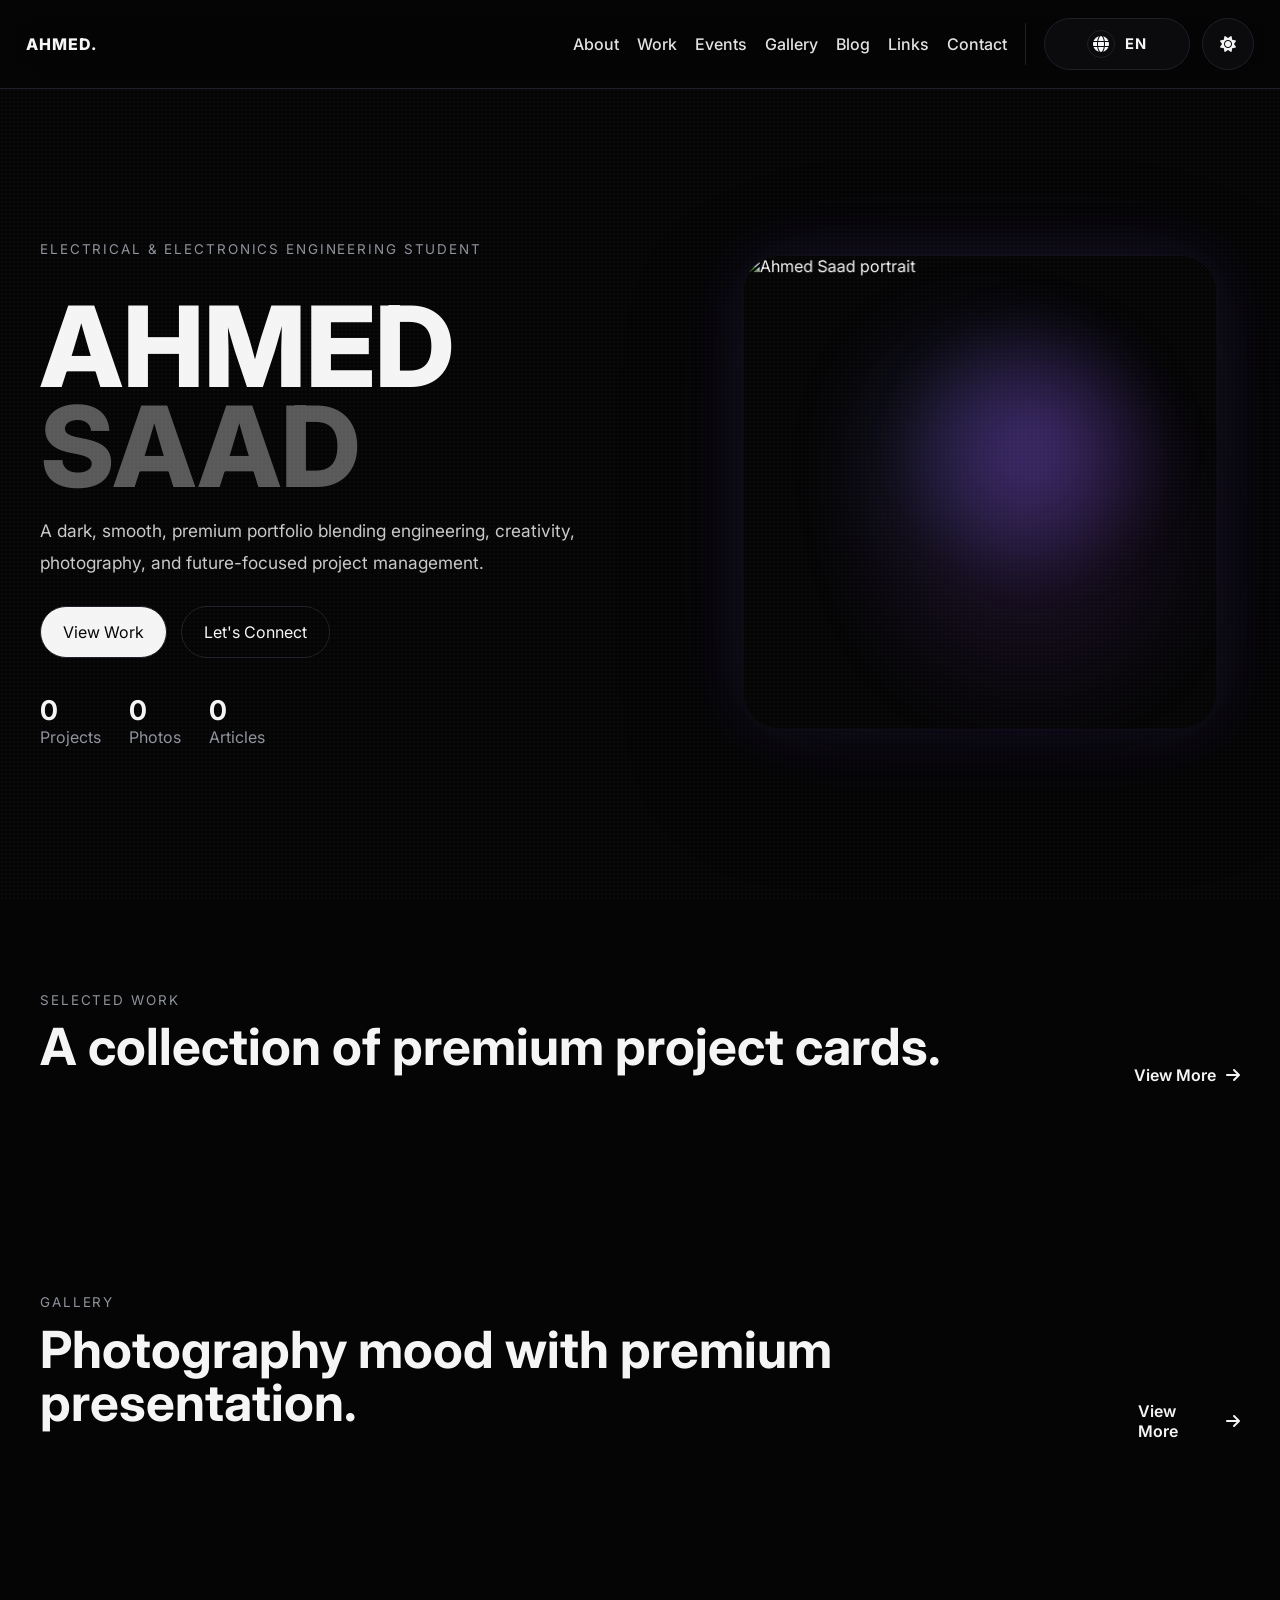
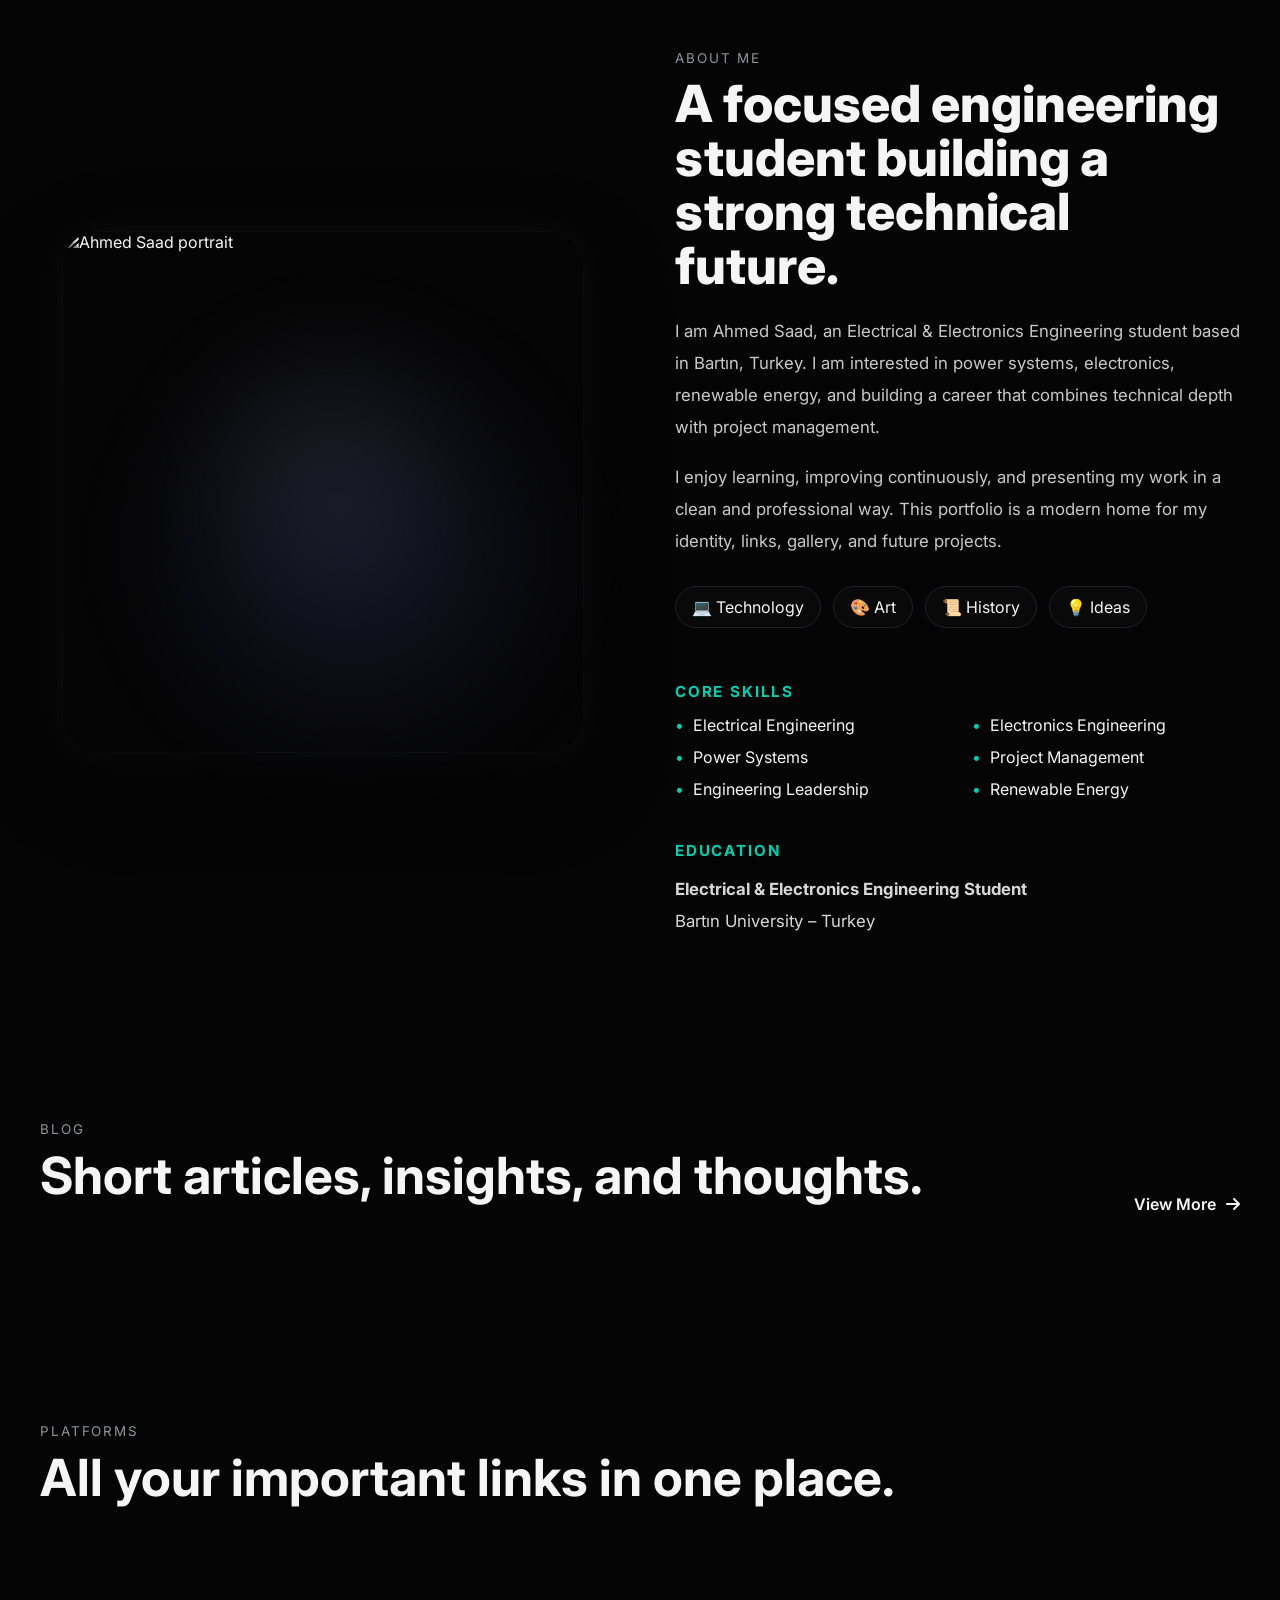
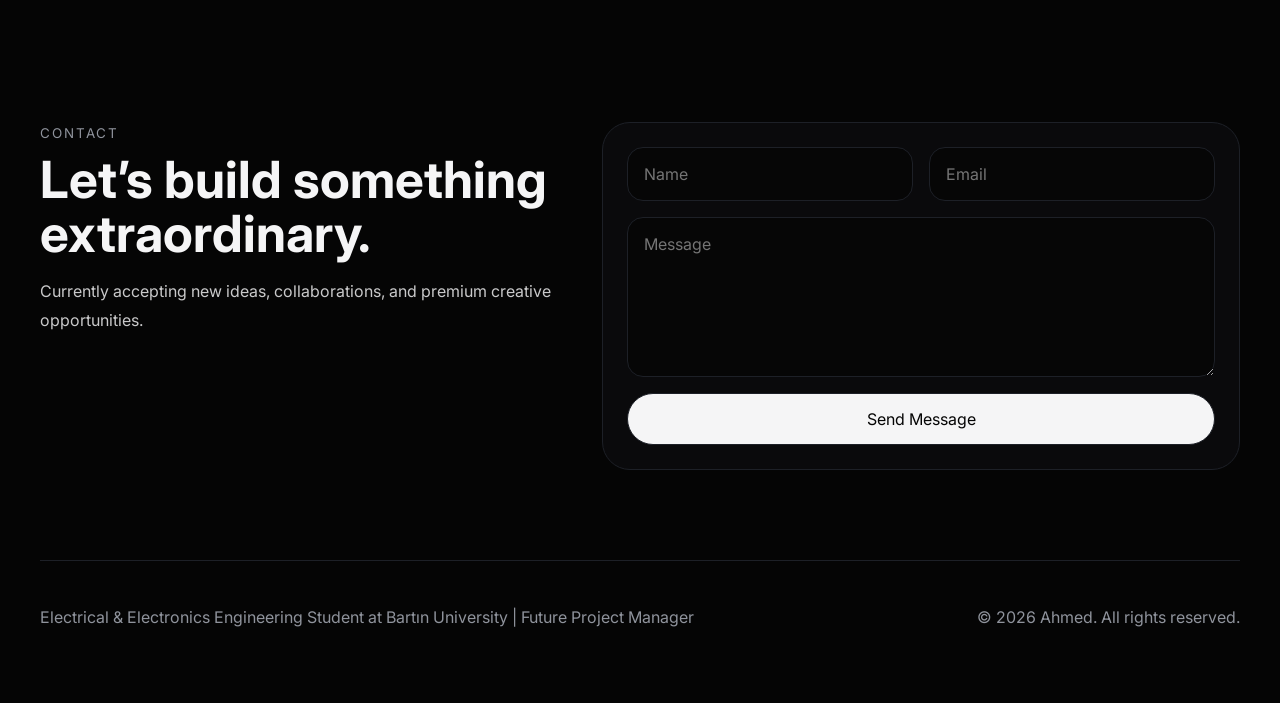
==== commit 2d1b171b: "Update index.html" ====
--- a/index.html
+++ b/index.html
@@ -3,7 +3,7 @@
 <head>
   <meta charset="UTF-8" />
   <meta name="viewport" content="width=device-width, initial-scale=1.0" />
-  <title>Ahmed Saad - Home/title>
+  <title>Ahmed Saad - Home</title>
   
 <meta property="og:image" content="https://ahmedsaad.site/preview.jpg">
   
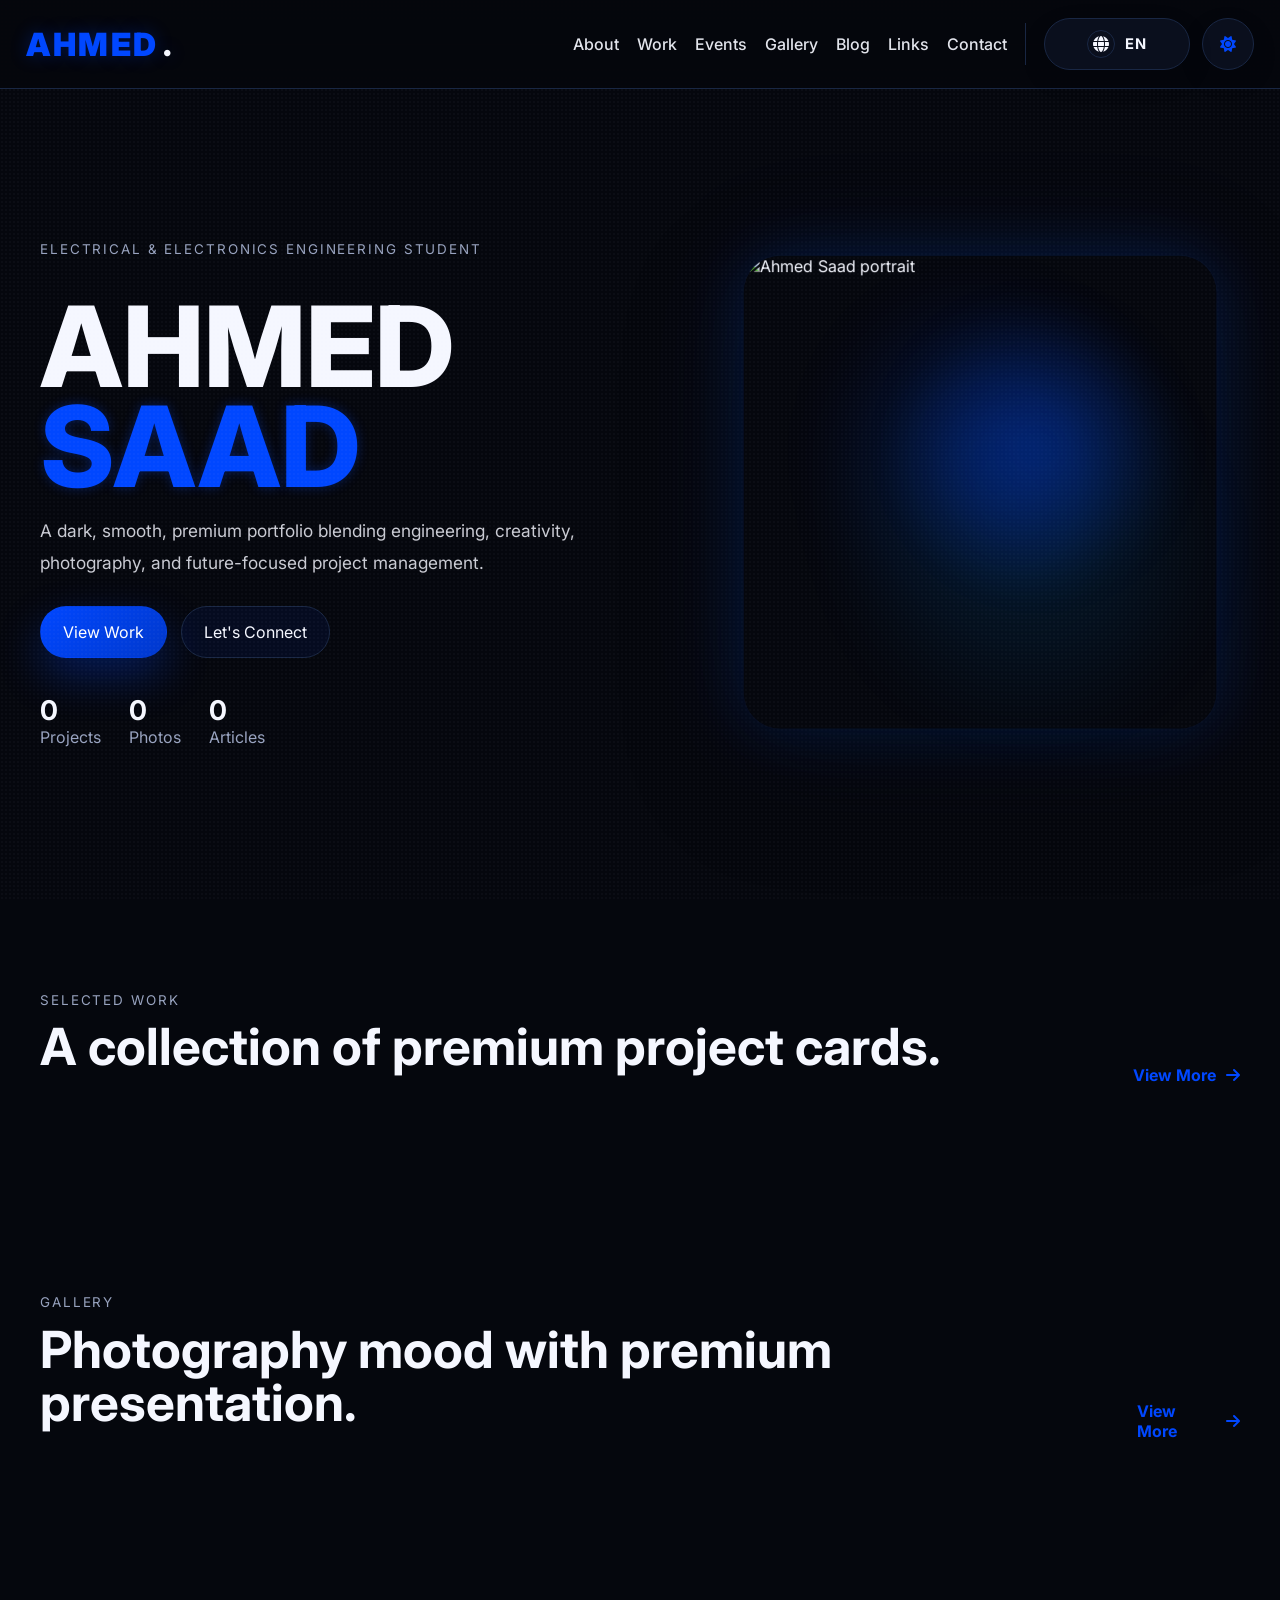
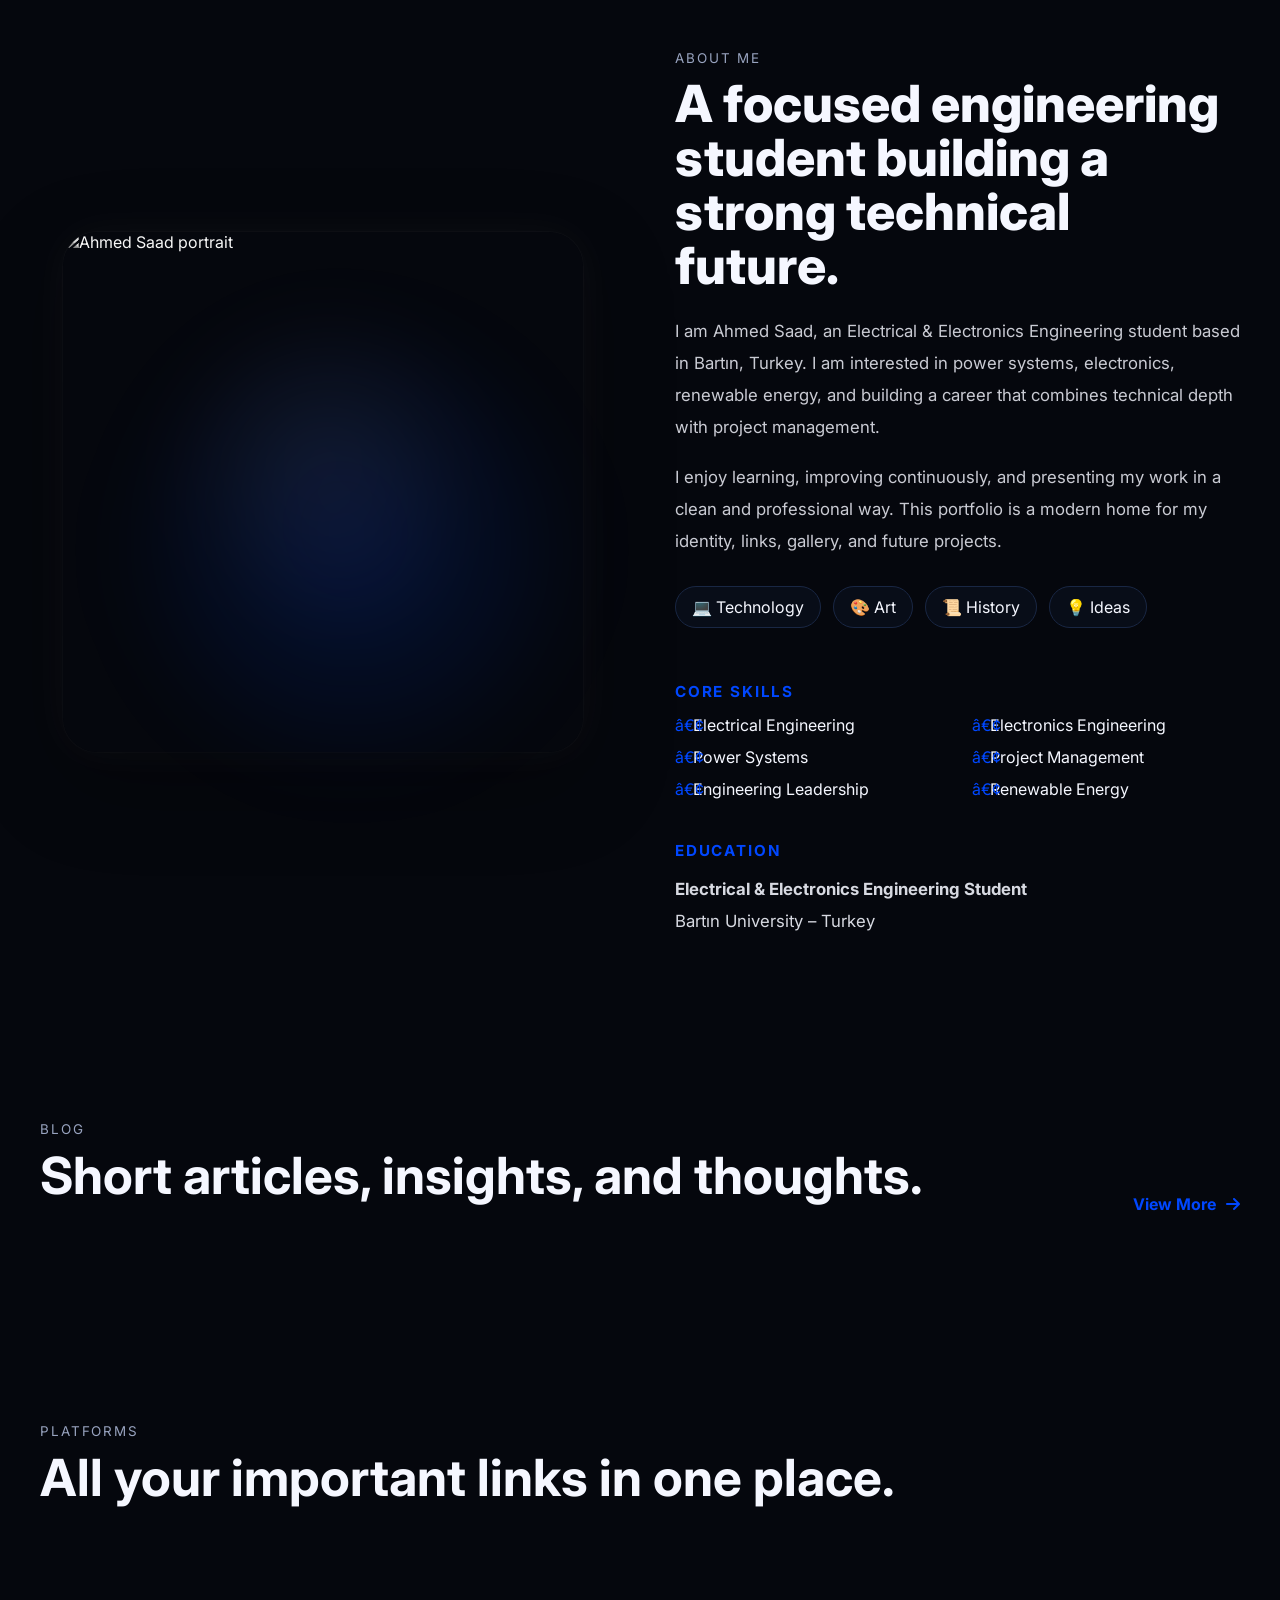
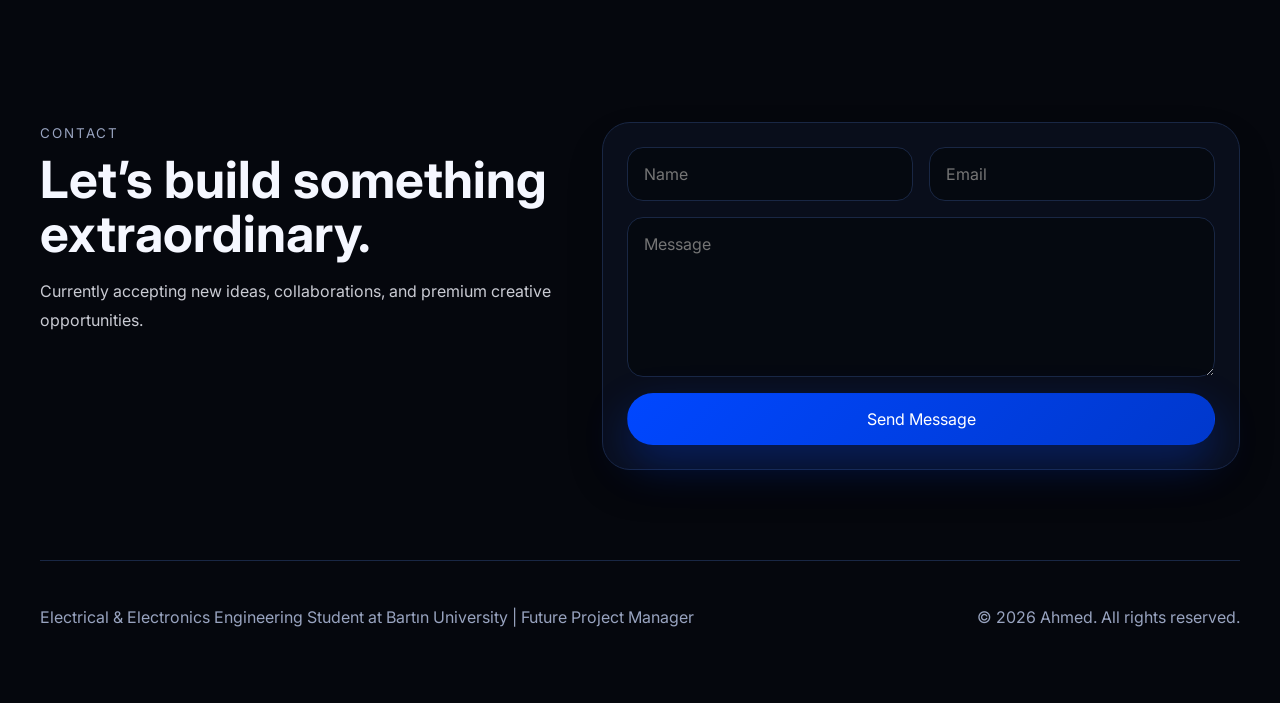
==== commit 8ba6930c: "Update index.html" ====
--- a/index.html
+++ b/index.html
@@ -70,9 +70,10 @@
           "Embedded Systems",
           "Programming",
           "Engineering Projects",
-          "Digital Technology"
-          "MBA"
+          "Digital Technology",
+          "MBA",
           "startup"
+    
         ],
         "alumniOf":{
           "@type":"CollegeOrUniversity",
@@ -120,8 +121,8 @@
   <div class="noise"></div>
 
   <header class="site-header">
-    <a class="brand" href="index.html">AHMED.</a>
-
+<a class="brand" href="index.html">AHMED<span>.</span></a>
+    
     <button id="menuToggle" class="menu-toggle" type="button" aria-label="Open menu" aria-expanded="false">
       <span></span><span></span><span></span>
     </button>
@@ -165,7 +166,7 @@
         <div class="eyebrow" data-i18n="eyebrow">Electrical & Electronics Engineering Student</div>
         <h1>
           <span id="heroNameTop">AHMED</span><br>
-          <span class="muted" id="heroNameBottom">SAAD</span>
+          <span class="blue" id="heroNameBottom">SAAD</span>
         </h1>
         <p id="heroSubtitle" data-i18n="heroSubtitle">
           A dark, smooth, premium portfolio blending engineering, creativity, photography, and future-focused project management.
--- a/style.css
+++ b/style.css
@@ -1,23 +1,31 @@
 :root{
-  --bg:#050505;
-  --bg-soft:#0b0b0d;
-  --panel:#101216;
-  --text:#f5f5f6;
-  --muted:#8f939c;
-  --line:#1d2027;
-  --accent:#ffffff;
+  --bg:#05070d;
+  --bg-soft:#0a0f1d;
+  --panel:#10182b;
+  --text:#f5f7ff;
+  --muted:#98a3bf;
+  --line:#192744;
+  --accent:#0047FF;
+  --primary:#0047FF;
+  --primary-strong:#0038cc;
+  --primary-soft:#dce7ff;
+  --primary-glow:rgba(0,71,255,.30);
   --radius:28px;
   --font-main:'Inter','Cairo',system-ui,sans-serif;
 }
 
 body.light-mode{
-  --bg:#f6f7fb;
+  --bg:#f4f8ff;
   --bg-soft:#ffffff;
   --panel:#ffffff;
-  --text:#111318;
-  --muted:#5f6672;
-  --line:#dde2ea;
-  --accent:#111111;
+  --text:#0d1528;
+  --muted:#5b6785;
+  --line:#d8e3ff;
+  --accent:#0047FF;
+  --primary:#0047FF;
+  --primary-strong:#0038cc;
+  --primary-soft:#e9f0ff;
+  --primary-glow:rgba(0,71,255,.14);
 }
 
 *{box-sizing:border-box}
@@ -31,8 +39,13 @@
   transition:background .35s ease,color .35s ease;
 }
 img{max-width:100%;display:block}
-a{text-decoration:none;color:inherit}
+a{text-decoration:none;color:inherit;transition:color .25s ease}
 button,input,textarea,select{font:inherit}
+
+::selection{
+  background:color-mix(in srgb, var(--primary) 24%, transparent);
+  color:var(--text);
+}
 
 .noise{
   position:fixed;
@@ -62,6 +75,8 @@
   font-weight:800;
   letter-spacing:.06em;
   z-index:60;
+  color:var(--primary);
+  text-shadow:0 0 18px var(--primary-glow);
 }
 
 .menu-toggle{
@@ -71,11 +86,13 @@
   border-radius:14px;
   border:1px solid var(--line);
   background:var(--bg-soft);
+  box-shadow:0 10px 30px rgba(0,0,0,.08);
   cursor:pointer;
   padding:0;
   position:relative;
   z-index:60;
 }
+.menu-toggle:hover{border-color:var(--primary)}
 .menu-toggle span{
   position:absolute;
   left:12px;
@@ -103,7 +120,11 @@
   opacity:.92;
   font-weight:500;
 }
-.nav a:hover{opacity:1}
+.nav a:hover,
+.nav a.active{
+  opacity:1;
+  color:var(--primary);
+}
 .nav-divider{
   width:1px;
   height:42px;
@@ -123,6 +144,7 @@
   border-radius:999px;
   border:1px solid var(--line);
   background:var(--bg-soft);
+  box-shadow:0 10px 30px rgba(0,0,0,.08);
   display:flex;
   align-items:center;
   justify-content:center;
@@ -168,7 +190,8 @@
   cursor:pointer;
 }
 .lang-dropdown button:hover{
-  background:color-mix(in srgb, var(--bg) 78%, transparent);
+  background:color-mix(in srgb, var(--primary) 10%, var(--bg));
+  color:var(--primary);
 }
 
 .theme-toggle{
@@ -177,11 +200,13 @@
   border-radius:50%;
   border:1px solid var(--line);
   background:var(--bg-soft);
-  color:var(--text);
+  color:var(--primary);
+  box-shadow:0 10px 30px rgba(0,0,0,.08);
   display:grid;
   place-items:center;
   cursor:pointer;
 }
+.theme-toggle:hover{border-color:var(--primary)}
 
 .section{
   width:min(1200px, calc(100% - 40px));
@@ -237,12 +262,21 @@
 }
 .btn:hover{transform:translateY(-2px)}
 .btn-solid{
-  background:var(--text);
-  color:var(--bg);
+  background:linear-gradient(135deg, var(--primary), var(--primary-strong));
+  border-color:transparent;
+  color:#fff;
+  box-shadow:0 18px 44px var(--primary-glow);
+}
+.btn-solid:hover{
+  box-shadow:0 24px 54px var(--primary-glow);
 }
 .btn-ghost{
-  background:transparent;
-  color:var(--text);
+  background:color-mix(in srgb, var(--primary) 8%, transparent);
+  color:var(--text);
+}
+.btn-ghost:hover{
+  border-color:var(--primary);
+  color:var(--primary);
 }
 .stats{
   display:flex;
@@ -270,8 +304,8 @@
   aspect-ratio:1/1;
   border-radius:42px;
   background:
-    radial-gradient(circle at 50% 40%, rgba(120,130,255,.16), transparent 42%),
-    radial-gradient(circle at 60% 60%, rgba(171,92,255,.14), transparent 48%);
+    radial-gradient(circle at 50% 40%, rgba(0,71,255,.22), transparent 42%),
+    radial-gradient(circle at 60% 60%, rgba(0,149,255,.14), transparent 48%);
   filter:blur(36px);
   opacity:.95;
   z-index:0;
@@ -288,8 +322,8 @@
   box-shadow:
     0 40px 120px rgba(0,0,0,.28),
     0 0 0 1px rgba(255,255,255,.02),
-    0 0 60px rgba(120,130,255,.10),
-    0 0 120px rgba(171,92,255,.08);
+    0 0 60px rgba(0,71,255,.18),
+    0 0 120px rgba(0,149,255,.10);
   transform:translate3d(0,0,0);
   transition:
     transform .18s ease,
@@ -302,8 +336,8 @@
   box-shadow:
     0 46px 140px rgba(0,0,0,.34),
     0 0 0 1px rgba(255,255,255,.03),
-    0 0 70px rgba(120,130,255,.14),
-    0 0 140px rgba(171,92,255,.12);
+    0 0 70px rgba(0,71,255,.24),
+    0 0 140px rgba(0,149,255,.14);
 }
 .hero-visual .orb{
   transition:transform .25s ease, opacity .25s ease;
@@ -325,7 +359,7 @@
   width:300px;
   height:300px;
   border-radius:50%;
-  background:radial-gradient(circle, rgba(146,90,255,.30), rgba(0,0,0,0) 68%);
+  background:radial-gradient(circle, rgba(0,71,255,.32), rgba(0,0,0,0) 68%);
   filter:blur(20px);
 }
 
@@ -349,7 +383,7 @@
   border-radius:40px;
   background:
     radial-gradient(circle at 50% 45%, rgba(255,255,255,.05), transparent 38%),
-    radial-gradient(circle at 55% 60%, rgba(120,130,255,.14), transparent 52%);
+    radial-gradient(circle at 55% 60%, rgba(0,71,255,.18), transparent 52%);
   filter:blur(34px);
   z-index:0;
   pointer-events:none;
@@ -367,7 +401,7 @@
   box-shadow:
     0 30px 90px rgba(0,0,0,.30),
     0 0 0 1px rgba(255,255,255,.02),
-    0 0 44px rgba(120,130,255,.08);
+    0 0 44px rgba(0,71,255,.16);
 }
 .about-main-image:hover{
   filter:grayscale(0%);
@@ -414,7 +448,7 @@
 }
 .about-skills h4,
 .about-edu h4{
-  color:#00d1b2;
+  color:var(--primary);
   letter-spacing:.12em;
   font-size:.95rem;
   margin-bottom:14px;
@@ -431,10 +465,10 @@
   color:var(--text);
 }
 .about-skills li::before{
-  content:"•";
+  content:"â€¢";
   position:absolute;
   left:0;
-  color:#00d1b2;
+  color:var(--primary);
 }
 .about-edu p{
   margin:0;
@@ -459,8 +493,8 @@
   display:inline-flex;
   align-items:center;
   gap:10px;
-  color:var(--text);
-  font-weight:600;
+  color:var(--primary);
+  font-weight:700;
 }
 
 .project-grid{
@@ -474,11 +508,18 @@
 
 .project-card{
   position:relative;
-  background:linear-gradient(180deg, color-mix(in srgb, var(--bg-soft) 88%, transparent), color-mix(in srgb, var(--bg-soft) 78%, transparent));
+  background:linear-gradient(180deg, color-mix(in srgb, var(--bg-soft) 92%, transparent), color-mix(in srgb, var(--bg-soft) 80%, transparent));
   border:1px solid var(--line);
   border-radius:28px;
   padding:14px;
   overflow:hidden;
+  box-shadow:0 18px 44px rgba(0,0,0,.08);
+  transition:border-color .28s ease, box-shadow .28s ease, transform .28s ease;
+}
+.project-card:hover{
+  border-color:color-mix(in srgb, var(--primary) 58%, var(--line));
+  box-shadow:0 24px 54px rgba(0,0,0,.12), 0 0 0 1px color-mix(in srgb, var(--primary) 18%, transparent);
+  transform:translateY(-4px);
 }
 .project-card-image{
   position:relative;
@@ -540,7 +581,7 @@
 }
 .tag{
   font-size:.82rem;
-  color:#8ef2d0;
+  color:var(--primary);
   letter-spacing:.12em;
 }
 
@@ -558,6 +599,13 @@
   border-radius:26px;
   border:1px solid var(--line);
   background:var(--bg-soft);
+  box-shadow:0 18px 44px rgba(0,0,0,.08);
+  transition:border-color .28s ease, box-shadow .28s ease, transform .28s ease;
+}
+.gallery-item:hover{
+  border-color:color-mix(in srgb, var(--primary) 52%, var(--line));
+  box-shadow:0 24px 54px rgba(0,0,0,.12), 0 0 0 1px color-mix(in srgb, var(--primary) 16%, transparent);
+  transform:translateY(-4px);
 }
 .gallery-item img{
   width:100%;
@@ -587,12 +635,13 @@
   background:color-mix(in srgb, var(--bg-soft) 90%, transparent);
   color:var(--text);
   transition:.25s ease;
+  box-shadow:0 16px 34px rgba(0,0,0,.06);
 }
 
 .social-card:hover{
   transform:translateY(-4px);
-  border-color:color-mix(in srgb, var(--text) 12%, var(--line));
-  box-shadow:0 18px 40px rgba(0,0,0,.16);
+  border-color:color-mix(in srgb, var(--primary) 52%, var(--line));
+  box-shadow:0 18px 40px rgba(0,0,0,.16), 0 0 0 1px color-mix(in srgb, var(--primary) 16%, transparent);
 }
 
 .social-card-left{
@@ -606,8 +655,9 @@
   width:42px;
   height:42px;
   border-radius:14px;
-  border:1px solid var(--line);
-  background:color-mix(in srgb, var(--bg) 80%, transparent);
+  border:1px solid color-mix(in srgb, var(--primary) 20%, var(--line));
+  background:color-mix(in srgb, var(--primary) 10%, var(--bg));
+  color:var(--primary);
   display:grid;
   place-items:center;
   flex-shrink:0;
@@ -637,8 +687,9 @@
   display:grid;
   grid-template-columns:1fr 1fr;
   gap:16px;
-  background:color-mix(in srgb, var(--bg-soft) 88%, transparent);
-  border:1px solid var(--line);
+  background:color-mix(in srgb, var(--bg-soft) 92%, transparent);
+  border:1px solid var(--line);
+  box-shadow:0 18px 44px rgba(0,0,0,.08);
   padding:24px;
   border-radius:28px;
 }
@@ -650,6 +701,13 @@
   color:var(--text);
   border-radius:16px;
   padding:16px;
+  transition:border-color .2s ease, box-shadow .2s ease;
+}
+.contact-form input:focus,
+.contact-form textarea:focus{
+  border-color:var(--primary);
+  box-shadow:0 0 0 4px color-mix(in srgb, var(--primary) 12%, transparent);
+  outline:none;
 }
 .contact-form textarea{
   min-height:160px;
@@ -862,3 +920,26 @@
 }
 
 
+
+
+/* ===== LOGO UPGRADE ===== */
+.brand{
+  font-size:32px;
+  font-weight:900;
+  letter-spacing:.08em;
+  color:var(--primary);
+  text-shadow:0 0 18px var(--primary-glow);
+  display:flex;
+  align-items:center;
+  gap:4px;
+}
+
+.brand span{
+  color:var(--text);
+}
+
+/* ===== SAAD BLUE ===== */
+.blue{
+  color:var(--primary);
+  text-shadow:0 0 12px var(--primary-glow);
+}
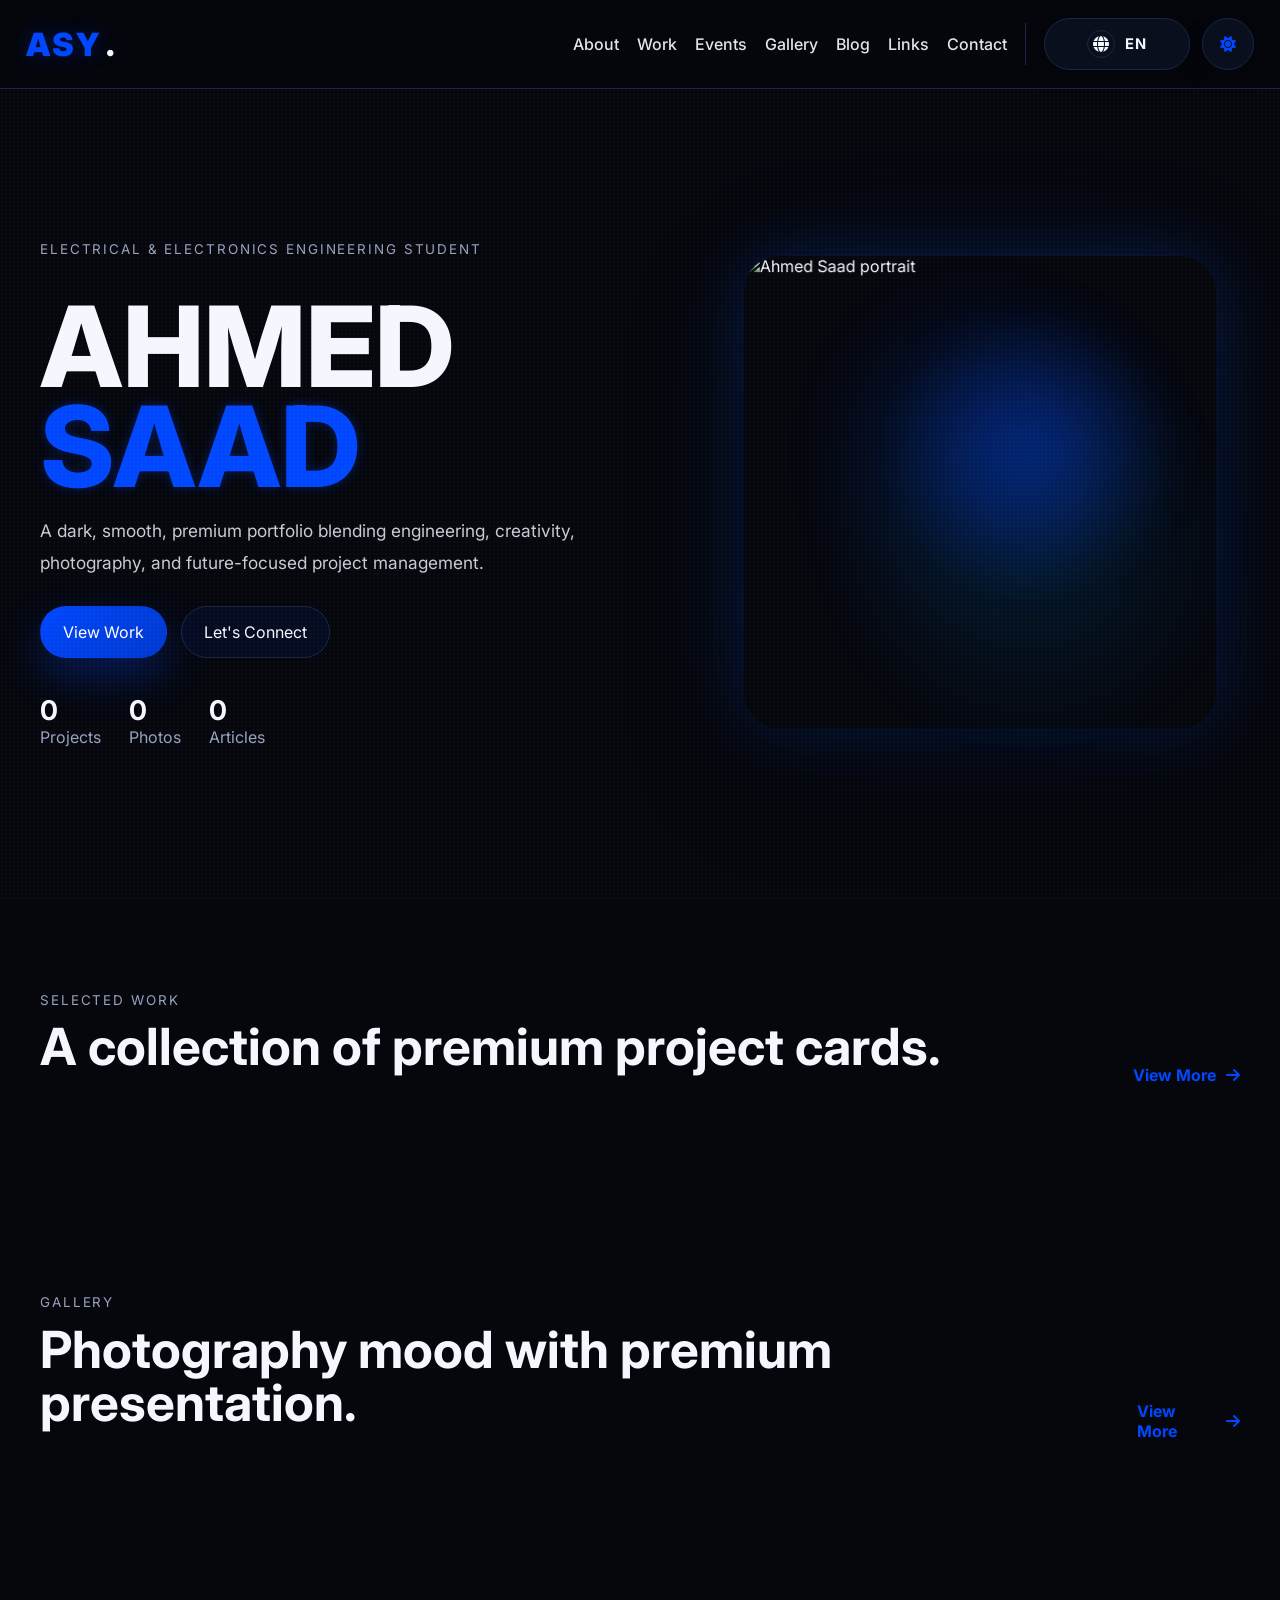
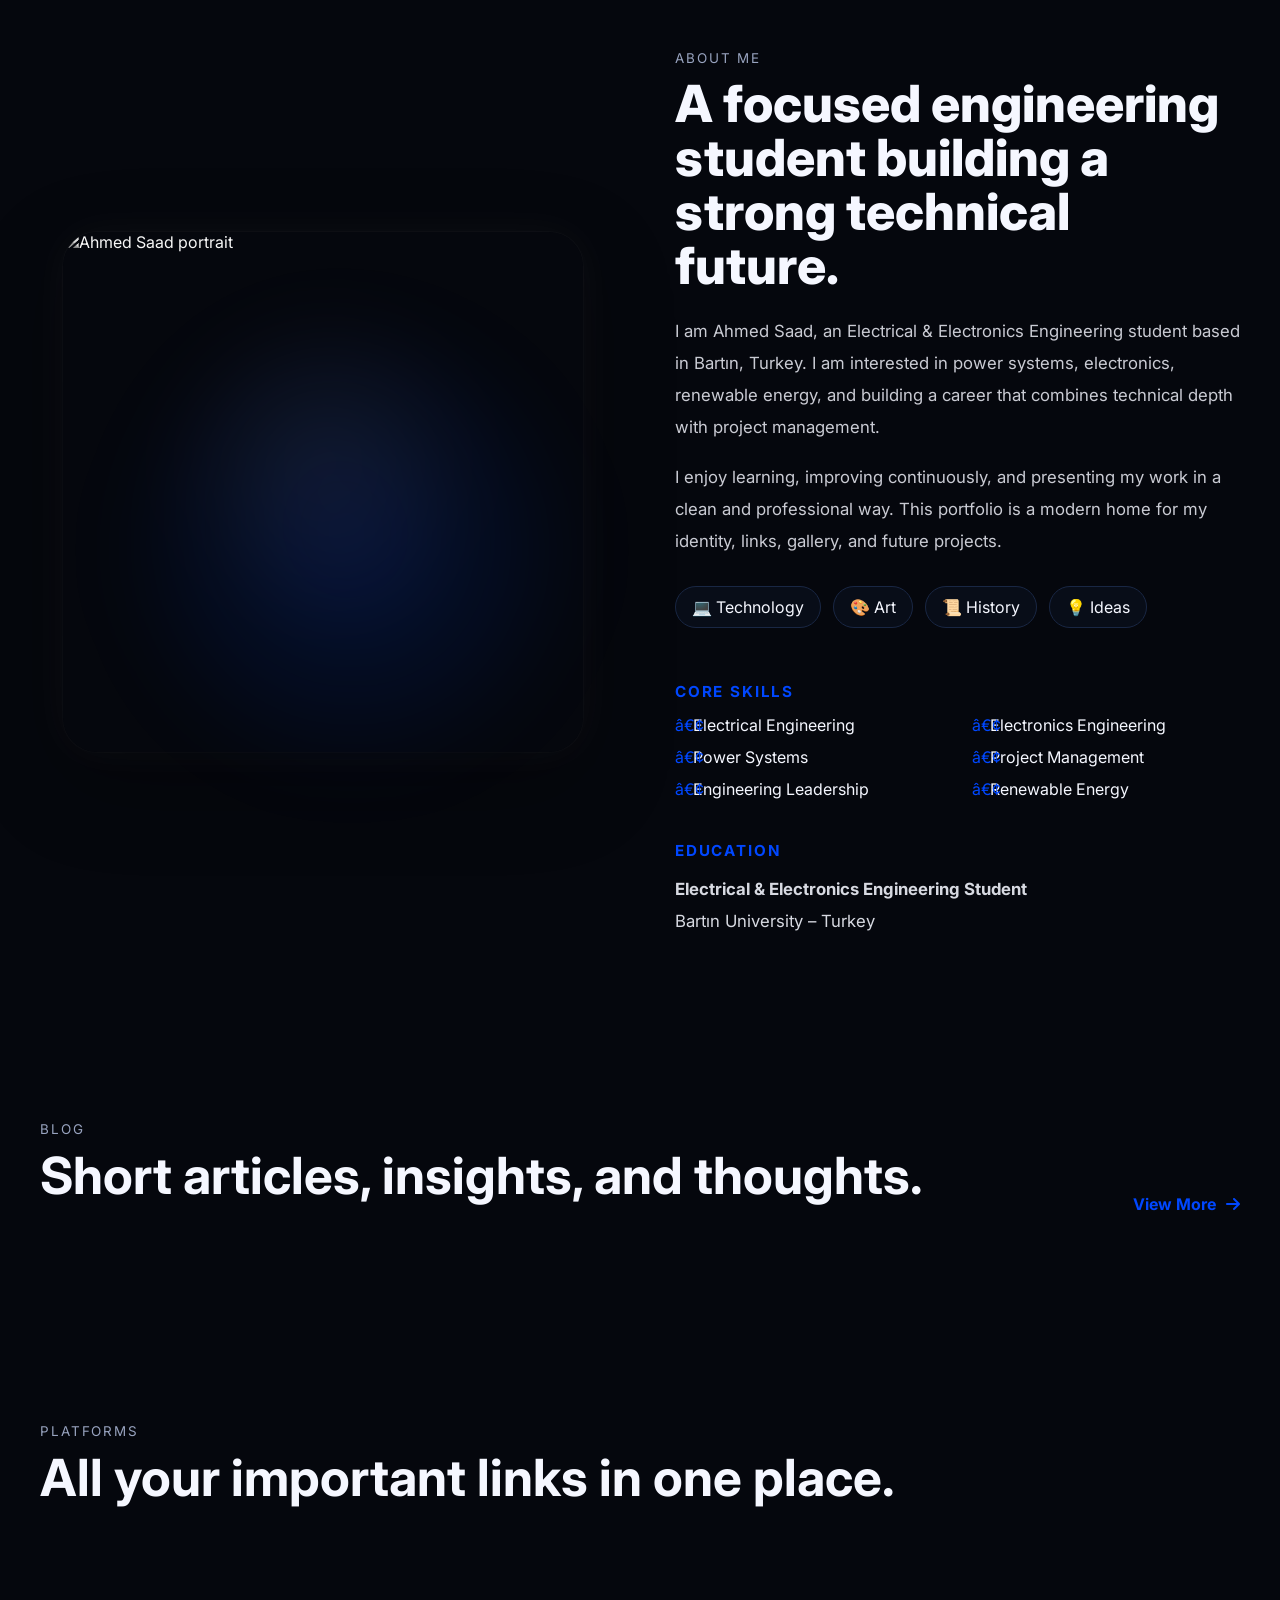
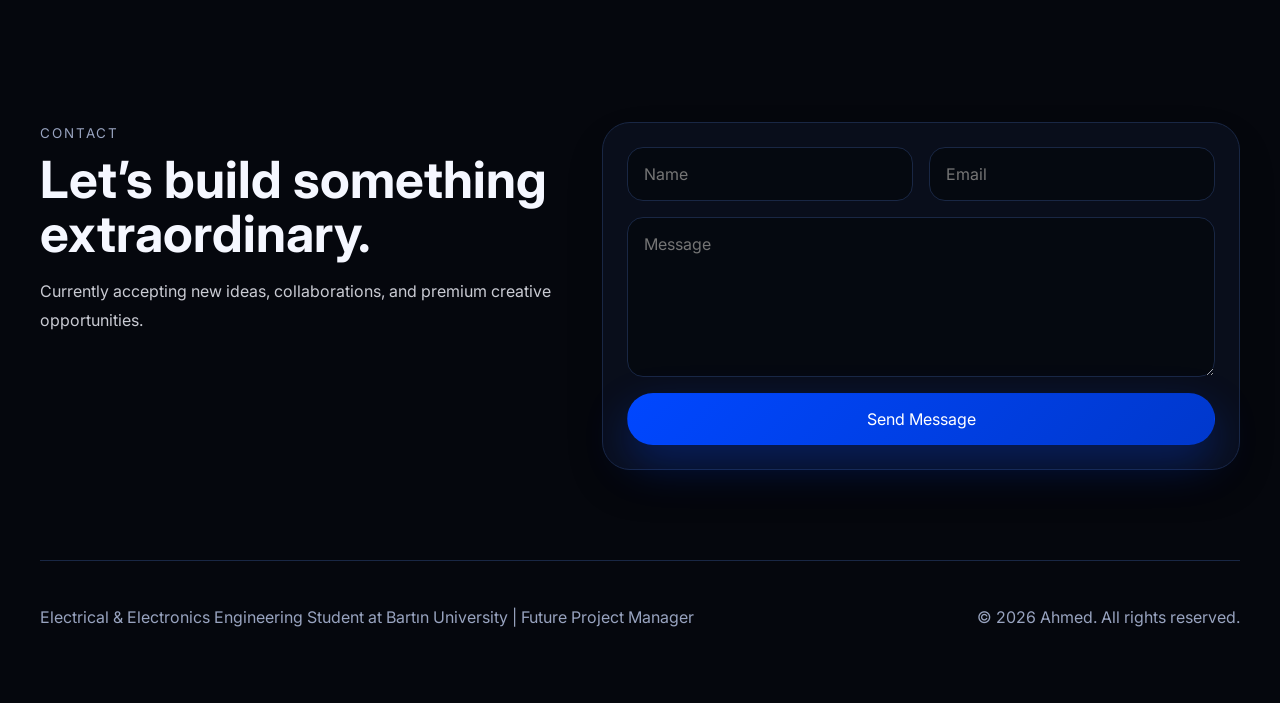
==== commit 0a44594b: "Update index.html" ====
--- a/index.html
+++ b/index.html
@@ -121,7 +121,7 @@
   <div class="noise"></div>
 
   <header class="site-header">
-<a class="brand" href="index.html">AHMED<span>.</span></a>
+<a class="brand" href="index.html">ASY<span>.</span></a>
     
     <button id="menuToggle" class="menu-toggle" type="button" aria-label="Open menu" aria-expanded="false">
       <span></span><span></span><span></span>
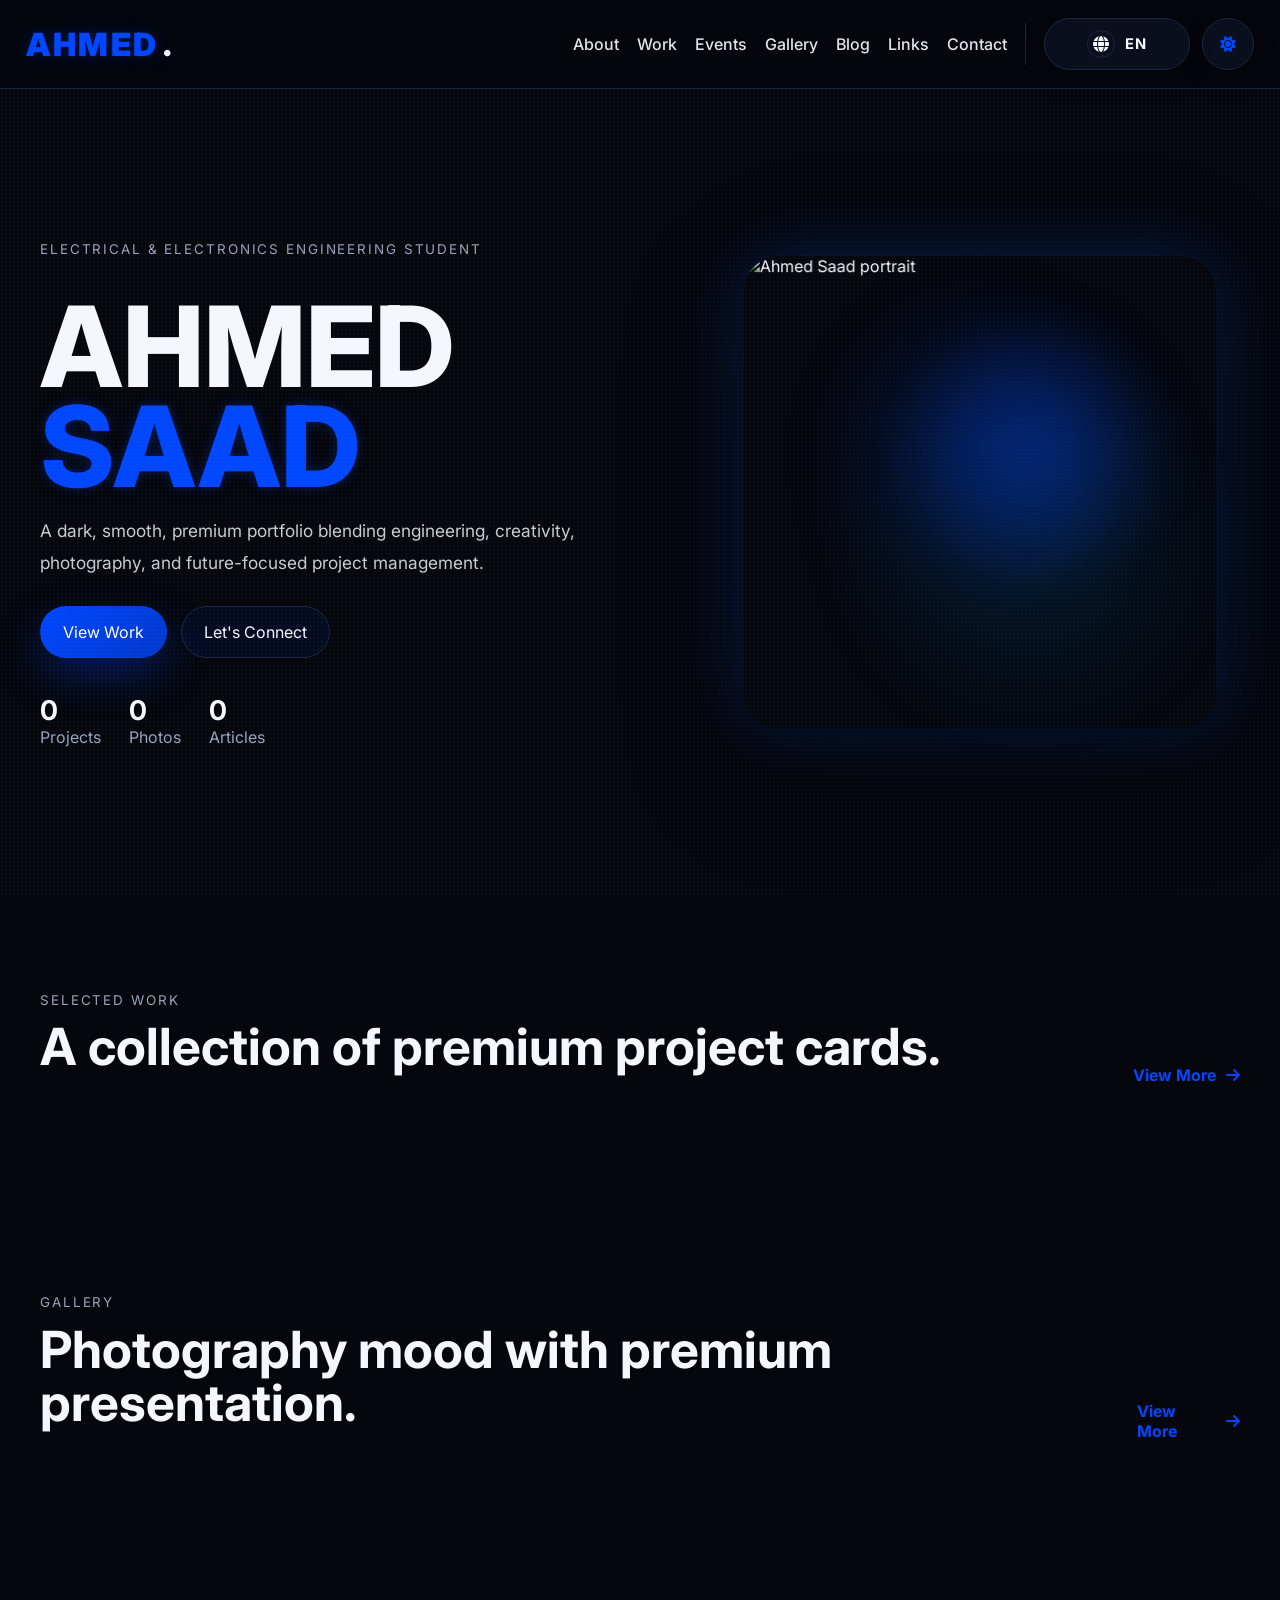
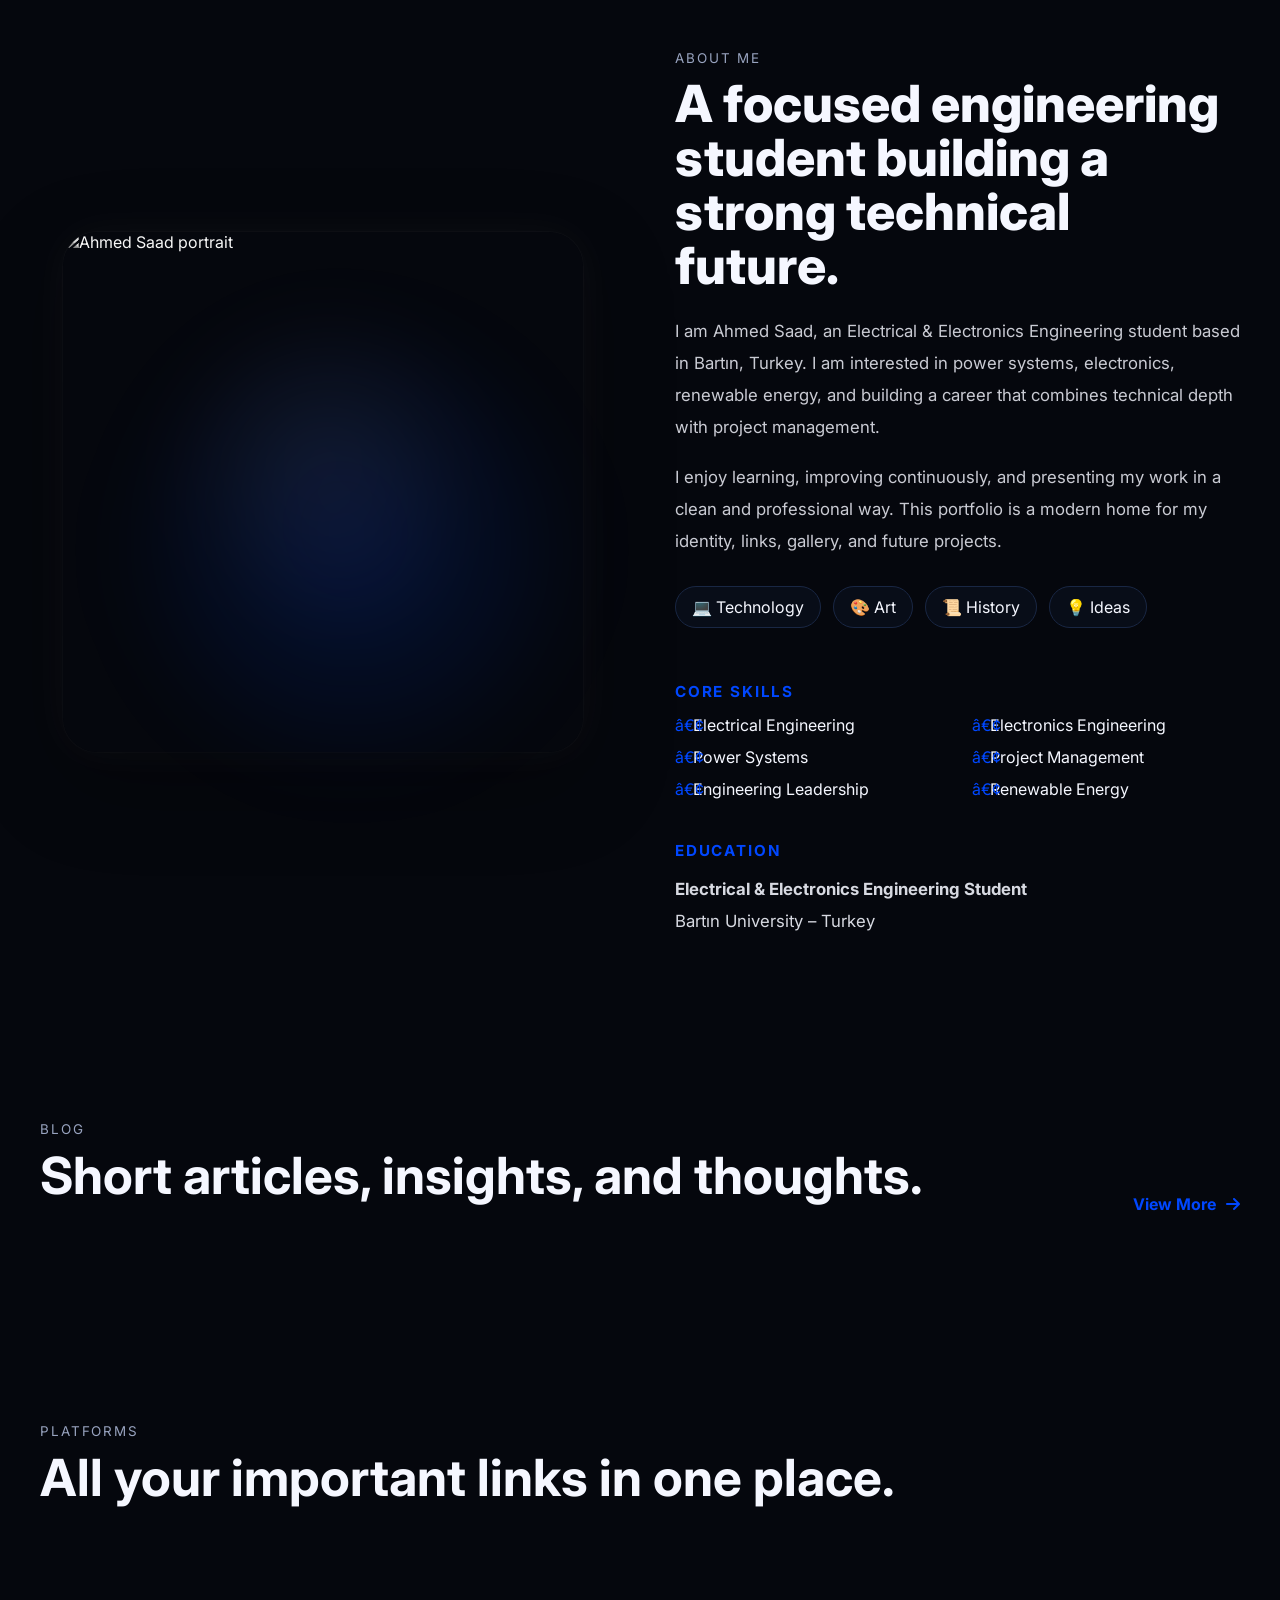
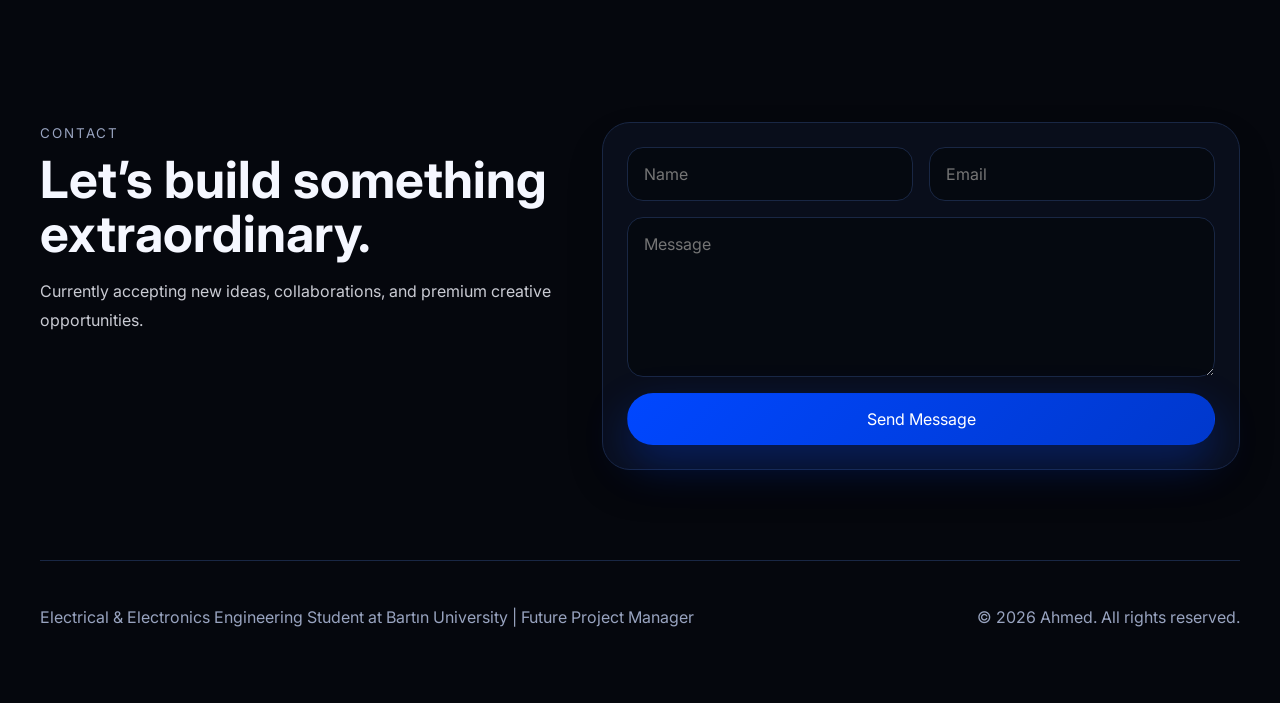
==== commit 4771012f: "Update index.html" ====
--- a/index.html
+++ b/index.html
@@ -121,7 +121,7 @@
   <div class="noise"></div>
 
   <header class="site-header">
-<a class="brand" href="index.html">ASY<span>.</span></a>
+<a class="brand" href="index.html">AHMED<span>.</span></a>
     
     <button id="menuToggle" class="menu-toggle" type="button" aria-label="Open menu" aria-expanded="false">
       <span></span><span></span><span></span>
